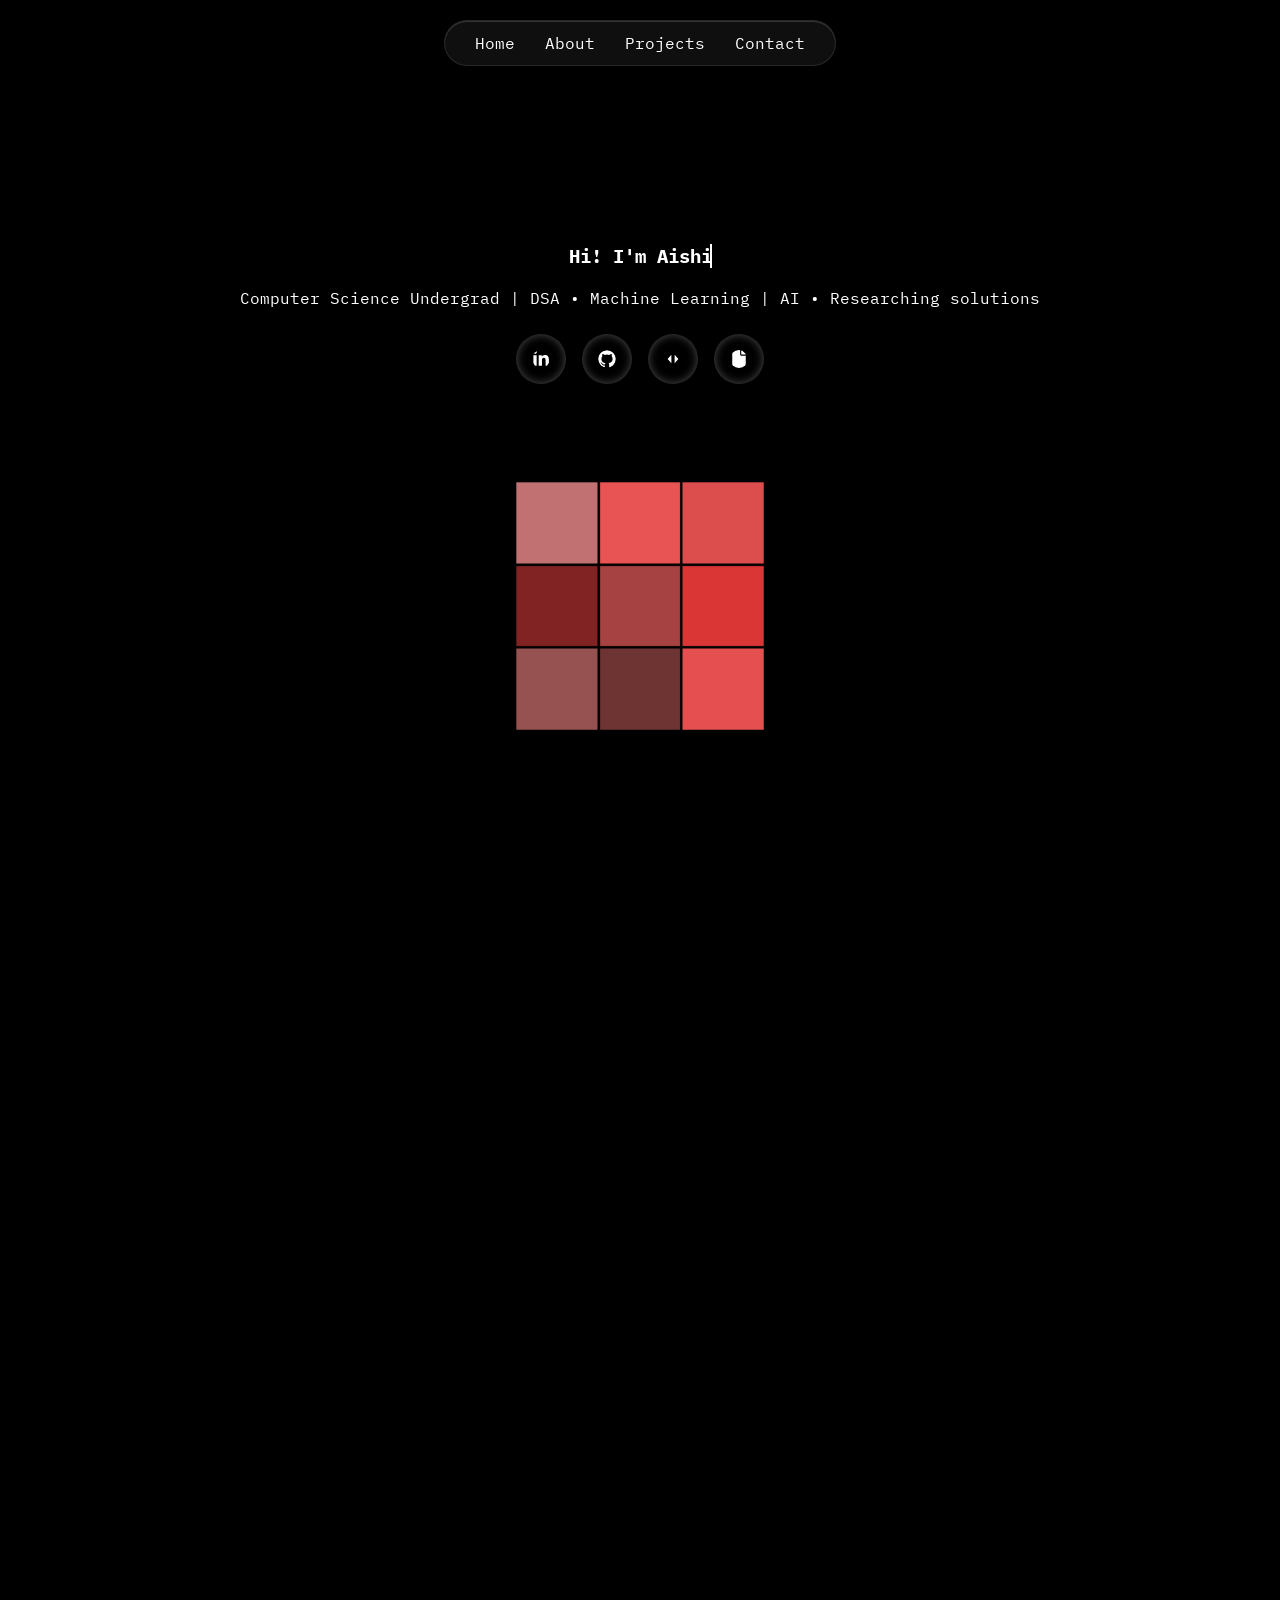
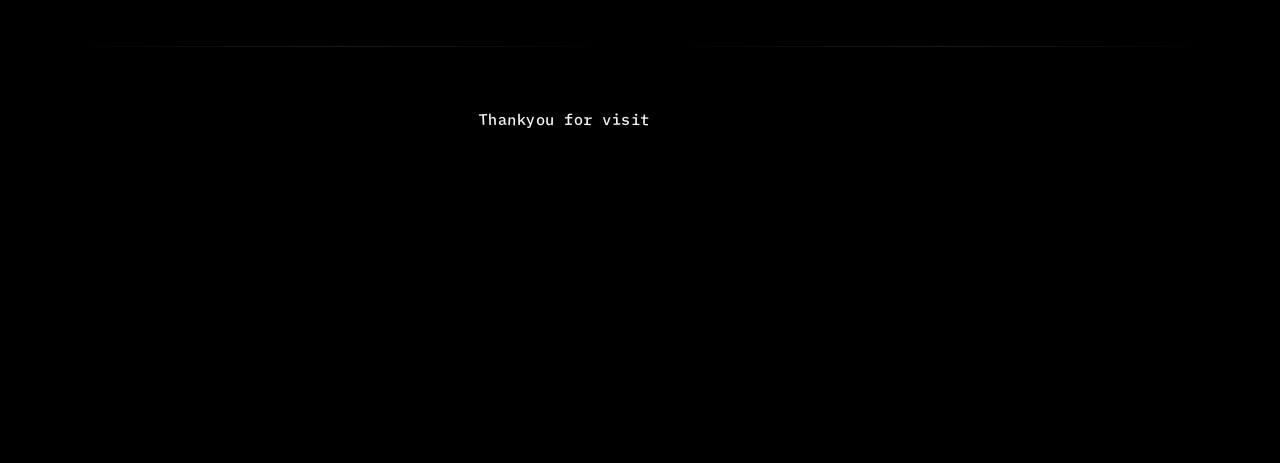
==== index.html @ 74c501e4 "Idontknowwhattonamethiscommit" ====
<!DOCTYPE html>
<html lang="en">

<head>
  <meta charset="UTF-8">
  <meta name="viewport" content="width=device-width, initial-scale=1.0">
  <title>Home</title>
  <link rel="preconnect" href="https://fonts.googleapis.com">
  <link rel="preconnect" href="https://fonts.gstatic.com" crossorigin>
  <link
    href="https://fonts.googleapis.com/css2?family=IBM+Plex+Mono:ital,wght@0,300;0,400;0,500;0,600;0,700;1,400&display=swap"
    rel="stylesheet">
  <link href="https://fonts.googleapis.com/css2?family=Dancing+Script:wght@400;500;600;700&display=swap"
    rel="stylesheet">
  <link rel="stylesheet" href="style.css">
  <link rel="stylesheet" href="styleindex.css">
  <link rel="stylesheet" href="styleicons.css">
  <link rel="preload" as="image" href="bg.jpg">
</head>
<script>
  document.querySelectorAll("a").forEach(link => {
    link.addEventListener("click", function (e) {
      if (this.hostname === window.location.hostname) {
        e.preventDefault();
        document.body.classList.add("fade-out");

        setTimeout(() => {
          window.location = this.href;
        }, 250);
      }
    });
  });
</script>
<nav>
  <a href="index.html" class="nav-link">Home</a><a href="about.html" class="nav-link">About</a><a href="projects.html"
    class="nav-link">Projects</a><a href="contact.html" class="nav-link">Contact</a>
</nav>

<body>


  <section class="landing-section">
    <section class="hero">
      <div class="typewriter-wrapper">
        <h1 class="typewriter">Hi! I'm Aishi</h1>
      </div>
      <p style="margin-top:20px;margin-bottom:10px">Computer Science Undergrad | DSA • Machine
        Learning | AI • Researching
        solutions</p>

      <div class="centrewrapicons">
        <div class="card">
          <ul class="social-list">

            <!-- LinkedIn -->
            <li class="iso-pro">
              <span></span><span></span><span></span>
              <a href="https://linkedin.com/in/aishi-tiwari-90a253345/" target="_blank">
                <svg class="svg" viewBox="0 0 448 512">
                  <path
                    d="M100.28 448H7.4V148.9h92.88zm-46.44-340C24.3 108 0 83.7 0 53.8A53.79 53.79 0 0 1 53.8 0c29.7 0 53.8 24.3 53.8 53.8 0 29.9-24.1 54.2-53.76 54.2zM447.9 448h-92.68V302.4c0-34.7-.7-79.2-48.3-79.2-48.3 0-55.7 37.7-55.7 76.6V448h-92.7V148.9h89v40.8h1.3c12.4-23.5 42.7-48.3 87.9-48.3 94 0 111.3 61.9 111.3 142.3V448z" />
                </svg>
              </a>
              <div class="text">LinkedIn</div>
            </li>

            <!-- GitHub -->
            <li class="iso-pro">
              <span></span><span></span><span></span>
              <a href="https://github.com/Aish11186" target="_blank">
                <svg class="svg" viewBox="0 0 496 512">
                  <path
                    d="M248 8C111 8 0 119 0 256c0 109.8 71.3 203 170.5 235.9 12.5 2.3 17-5.4 17-12v-42c-69.4 15-84-29.7-84-29.7-11.3-28.7-27.6-36.4-27.6-36.4-22.6-15.5 1.7-15.2 1.7-15.2 25 1.8 38.2 25.7 38.2 25.7 22.2 38 58.2 27 72.4 20.7 2.2-16.1 8.7-27 15.8-33.2-55.4-6.3-113.7-27.7-113.7-123.3 0-27.2 9.7-49.5 25.6-66.9-2.6-6.3-11.1-31.7 2.4-66.1 0 0 20.8-6.7 68.2 25.6a236.6 236.6 0 0 1 124 0c47.4-32.3 68.2-25.6 68.2-25.6 13.5 34.4 5 59.8 2.4 66.1 15.9 17.4 25.6 39.7 25.6 66.9 0 95.9-58.4 117-113.9 123.2 8.9 7.7 16.8 22.9 16.8 46.2v68.5c0 6.7 4.5 14.4 17.1 12C424.7 459 496 365.8 496 256 496 119 385 8 248 8z" />
                </svg>
              </a>
              <div class="text">GitHub</div>
            </li>

            <!-- LeetCode -->
            <li class="iso-pro">
              <span></span><span></span><span></span>
              <a href="https://leetcode.com/u/Aish1811/" target="_blank">
                <svg class="svg" viewBox="0 0 50 50">
                  <path d="M20.5 13.5L10 25l10.5 11.5M29.5 13.5L40 25 29.5 36.5" />
                </svg>
              </a>
              <div class="text">LeetCode</div>
            </li>

            <!-- Resume -->
            <li class="iso-pro">
              <span></span><span></span><span></span>
              <a href="https://docs.google.com/document/d/1LC6YdG85i8jWNA55De0WIBDQw75psxawSwsD971S67k/edit?usp=sharing"
                target="_blank">
                <svg class="svg" viewBox="0 0 384 512">
                  <path d="M224 136V0H24C10.7 0 0 10.7 0 24v464c0 
            13.3 10.7 24 24 24h336c13.3 0 24-10.7 
            24-24V160H248c-13.3 0-24-10.7-24-24zM384 
            121.9V128H256V0h6.1c6.4 0 12.5 2.5 
            17 7l97.9 97.9c4.5 4.5 7 10.6 7 
            17z" />
                </svg>
              </a>
              <div class="text">Resume</div>
            </li>

          </ul>
        </div>
      </div>

      </div>
    </section>

    <div class="my-loader" style="margin-top: 2px;">
      <div class="rubiks-cube">
        <div class="face front">
          <div style="background:  rgb(193, 113, 113);" class="cube"></div>
          <div style="background: rgb(232, 84, 84);" class="cube"></div>
          <div style="background: rgb(220, 77, 77);" class="cube"></div>
          <div style="background: rgb(130, 35, 35);" class="cube"></div>
          <div style="background: rgb(166, 66, 66);" class="cube"></div>
          <div style="background: rgb(219, 54, 54);" class="cube"></div>
          <div style="background: rgb(150, 81, 81);" class="cube"></div>
          <div style="background: rgb(110, 51, 51);" class="cube"></div>
          <div style="background: rgb(230, 79, 79);" class="cube"></div>
        </div>

        <div class="face back">
          <div style="background: rgb(17, 207, 207);" class="cube"></div>
          <div style="background: rgb(17, 17, 137);" class="cube"></div>
          <div style="background: rgba(12, 181, 197, 0.677);" class="cube"></div>
          <div style="background: rgb(72, 46, 112);" class="cube"></div>
          <div style="background: rgb(51, 1, 93);" class="cube"></div>
          <div style="background: rgb(61, 13, 140);" class="cube"></div>
          <div style="background: rgb(48, 34, 70);" class="cube"></div>
          <div style="background: rgb(30, 138, 206);" class="cube"></div>
          <div style="background: rgb(53, 2, 133);" class="cube"></div>
        </div>
        <div class="face left">
          <div style="background: rgb(17, 207, 207);" class="cube"></div>
          <div style="background: rgb(17, 17, 137);" class="cube"></div>
          <div style="background: rgba(12, 181, 197, 0.677);" class="cube"></div>
          <div style="background: rgb(72, 46, 112);" class="cube"></div>
          <div style="background: rgb(51, 1, 93);" class="cube"></div>
          <div style="background: rgb(61, 13, 140);" class="cube"></div>
          <div style="background: rgb(48, 34, 70);" class="cube"></div>
          <div style="background: rgb(30, 138, 206);" class="cube"></div>
          <div style="background: rgb(53, 2, 133);" class="cube"></div>
        </div>
        <div class="face right">
          <div style="background: #c5dfcc;" class="cube"></div>
          <div style="background: #a7cfb2;" class="cube"></div>
          <div style="background: #7ab78b;" class="cube"></div>
          <div style="background: #98c7a5;" class="cube"></div>
          <div style="background: #d4e7d9;" class="cube"></div>
          <div style="background: #f2f7f3;" class="cube"></div>
          <div style="background: #e3efe6;" class="cube"></div>
          <div style="background: #7ab78b;" class="cube"></div>
          <div style="background: rgb(133, 231, 146);" class="cube"></div>
        </div>
        <div class="face top">
          <div style="background:  #ffe37f;" class="cube"></div>
          <div style="background: #ffd13a;" class="cube"></div>
          <div style="background: #ffdd68;" class="cube"></div>
          <div style="background: #fff4c4;" class="cube"></div>
          <div style="background: #fffdf2;" class="cube"></div>
          <div style="background: #ffe996 ;" class="cube"></div>
          <div style="background:  #ffd751  ;" class="cube"></div>
          <div style="background: #ffdd68;" class="cube"></div>
          <div style="background: #fffdf2  ;" class="cube"></div>
        </div>
        <div class="face bottom">
          <div style="background: #ffc094;" class="cube"></div>
          <div style="background: #fff6f0;" class="cube"></div>
          <div style="background: #ffae75;" class="cube"></div>

          <div style="background: #ffede0;" class="cube"></div>
          <div style="background: #ffb785;" class="cube"></div>
          <div style="background: #ffd2b3;" class="cube"></div>

          <div style="background: #ffc9a3;" class="cube"></div>
          <div style="background: #ffe4d1;" class="cube"></div>
          <div style="background: #ffdbc2;" class="cube"></div>
        </div>
      </div>
    </div>
  </section>



  <section class="experience-section" id="experiences">
    <div class="experience-header">
      <h2 class="scramble-heading" data-text="In a Nutshell"></h2>
      <p class="scramble-caption" data-text="Here are some expereinces that shaped me...."></p>
    </div>
    <div class="experience-grid">
      <div class="experience-card">
        <div class="card-glow"></div>
        <div class="card-banner">
          <img src="iitd.png" alt="IIT Delhi">
        </div>
        <div class="card-header">
          <span class="card-role">IIT Delhi</span>
          <span class="card-company">Machine Learning Research Intern &middot; 2026&ndash;Present</span>
        </div>
        <div class="card-body">
          <p class="card-details"><em>Working on adaptive model routing for real-time vision pipelines.</em></p>
        </div>
      </div>
      <div class="experience-card">
        <div class="card-glow"></div>
        <div class="card-banner">
          <img src="nitiaayogimage.png" alt="NITI Aayog">
        </div>
        <div class="card-header">
          <span class="card-role">NITI Aayog</span>
          <span class="card-company">Science & Technology Intern &middot; 2025</span>
        </div>
        <div class="card-body">
          <p class="card-details"><em>Applied computer vision to satellite imagery for infrastructure mapping.</em></p>
        </div>
      </div>
      <div class="experience-card">
        <div class="card-glow"></div>
        <div class="card-banner">
          <img src="programmingscreen.png" alt="Programming Screen">
        </div>
        <div class="card-header">
          <span class="card-role">Hackthon & Competition Expereinces</span>
        </div>
        <div class="card-body">
          <p class="card-details"><em>3X Hackathon Winner & SIH Finalist</em></p>
          <p class="card-details"><em>Top 1500 Google Big Code 2025</em></p>
          <p class="card-details"><em>Top 8% Adobe University Hackathon</em></p>

        </div>
      </div>
    </div>

    <div class="experience-footer">
      <a href="about.html" class="experience-journey-link">My journey &rarr;</a>
    </div>
  </section>

  <div class="section-divider">
    <div class="divider-line"></div>
    <span class="divider-text"> </span>
    <div class="divider-line"></div>
  </div>

  <section class="nav-guide-section" id="nav-guide">
    <div class="nav-guide-container">
      <div class="nav-guide-text">
        <p class="nav-p">Thankyou for visiting this site :)</p>
        <p class="nav-p">theres a lot more to be explored.</p>
        <p class="nav-p">To read about some projects I have worked on: <a href="projects.html" class="nav-guide-link">Go to the projects page</a></p>
        <p class="nav-p">To know more about me and my experiences: <a href="about.html" class="nav-guide-link">Take a look at the about page</a></p>
        <p class="nav-p">To get in touch: <a href="contact.html" class="nav-guide-link">Visit the Contact Page</a></p>
      </div>
    </div>
  </section>

  <script src="script.js"></script>
</body>

</html>
---- style.css ----
@import url('https://fonts.googleapis.com/css2?family=IBM+Plex+Mono:ital,wght@0,300;0,400;0,500;0,600;0,700;1,400&display=swap');

* {
    margin: 0;
    padding: 0;
    box-sizing: border-box;
    font-family: 'IBM Plex Mono', monospace;
}

body {
    background: black;
    color:white;
    font-family: 'IBM Plex Mono', monospace;
}

body, h1, h2, h3, h4, h5, h6, nav, button, input, textarea, select, .btn, .card, label, a, footer, p, span, code, pre {
    font-family: 'IBM Plex Mono', monospace;
}

.my-loader {
  width: 200px;
  height: 200px;
  perspective: 500px;
  margin: 50px auto;
  opacity: 0;
  animation: cube-fade-in 0.8s cubic-bezier(0.4, 0, 0.2, 1) forwards;
}

@keyframes cube-fade-in {
  from {
    opacity: 0;
    transform: scale(0.6);
  }
  to {
    opacity: 1;
    transform: scale(1);
  }
}

.rubiks-cube {
  width: 100%;
  height: 100%;
  position: relative;
  transform-style: preserve-3d;
  transform: rotateX(0deg) rotateY(0deg);
  will-change: transform;
  animation: my-rotateCube 7s infinite linear;
}

.my-loader .face {
  position: absolute;
  display: flex;
  flex-wrap: wrap;
  width: 100%;
  height: 100%;
  backface-visibility: hidden;
  -webkit-backface-visibility: hidden;
}

.my-loader .face.front {
  transform: translateZ(100px);
}
.my-loader .face.back {
  transform: rotateY(180deg) translateZ(100px);
}
.my-loader .face.left {
  transform: rotateY(-90deg) translateZ(100px);
}
.my-loader .face.right {
  transform: rotateY(90deg) translateZ(100px);
}
.my-loader .face.top {
  transform: rotateX(90deg) translateZ(100px);
}
.my-loader .face.bottom {
  transform: rotateX(-90deg) translateZ(100px);
}

.my-loader .cube {
  width: calc(100% / 3);
  height: calc(100% / 3);
  box-sizing: border-box;
  border: 1px solid #000;
}

@keyframes my-rotateCube {
  0% {
    transform: rotateX(0deg) rotateY(0deg);
  }
  100% {
    transform: rotateX(360deg) rotateY(360deg);
  }
}

/* NAV */
nav {
    display: flex;
    justify-content: center;
    align-items: center;
    gap: 30px;
    padding: 12px 30px;
    position: fixed;
    top: 20px;
    left: 50%;
    transform: translateX(-50%);
    z-index: 1000;
    background: rgba(255, 255, 255, 0.06);
    backdrop-filter: blur(18px) saturate(160%);
    -webkit-backdrop-filter: blur(18px) saturate(160%);
    border-radius: 50px;
    border: 1px solid rgba(255, 255, 255, 0.1);
    box-shadow: 0 10px 30px rgba(0, 0, 0, 0.4), inset 0 1px 0 rgba(255, 255, 255, 0.15);
    transition: all 0.3s ease;
}

nav a {
    text-decoration: none;
    color: white;
    transition: opacity 0.3s ease;
}

nav a:hover {
    opacity: 0.8;
}

nav ul {
    display: flex;
    gap: 20px;
    list-style: none;
}

nav a {
    text-decoration: none;
    color: white;
}

/* HERO */
.hero {
    text-align: center;
    padding: 100px 20px;
}

.icons img {
    width: 28px;
    margin: 10px;
    transition: transform 0.3s;
}

.icons img:hover {
    transform: scale(1.2);
}

/* BUTTONS */
.btn {
    display: inline-block;
    padding: 12px 20px;
    margin: 10px;
    background: white;
    color: white;
    text-decoration: none;
    position: relative;
    overflow: hidden;
    transition: 0.3s;
}

.btn:hover {
    transform: translateY(-3px);
}

.btn.outline {
    background: transparent;
    border: 2px solid white;
    color: white;
}

.btn.small {
    padding: 8px 14px;
    font-size: 14px;
}

/* Ripple Effect */
.btn::after {
    content: "";
    position: absolute;
    background: white;
    width: 0;
    height: 0;
    border-radius: 50%;
    transform: scale(0);
    opacity: 0;
    transition: 0.5s;
}

.btn:active::after {
    width: 200px;
    height: 200px;
    opacity: 1;
    transform: scale(1);
    top: 50%;
    left: 50%;
    transform: translate(-50%, -50%) scale(1);
}

/* PROJECTS */
.projects {
    padding: 80px 10%;
}

.project-grid {
    display: grid;
    grid-template-columns: repeat(auto-fit, minmax(250px, 1fr));
    gap: 30px;
}



/* ABOUT */
.circle-img {
  width: 220px;
  height: 220px;
  border-radius: 50%;
  object-fit: cover; 
  display: block;
  margin: 0 auto;
  border: 3px solid rgba(192, 66, 255, 0.4);
}

.about-page {
  padding: 90px 20px 60px 20px;
  display: flex;
  flex-direction: column;
  justify-content: center;
  align-items: center;
  color: white;
  min-height: 100vh;
  box-sizing: border-box;
  width: 100%;
  max-width: 1000px;
  margin: 0 auto;
}

/* TOOLTIP STYLE */
.tooltip {
    position: absolute;
    bottom: -35px;
    left: 50%;
    transform: translateX(-50%) translateY(5px);
 
    color: white;
    padding: 5px 10px;
    font-size: 12px;
    border-radius: 6px;
    opacity: 0;
    pointer-events: none;
    transition: all 0.25s ease;
    white-space: nowrap;
}
.icon-wrapper {
    position: relative;
    display: inline-block;
}

/* SHOW ON HOVER */
.icon-wrapper:hover .tooltip {
    opacity: 1;
    transform: translateX(-50%) translateY(0);
}

.card-about {
  width: 100%;
  max-width: 900px;
  background: #15001f;
  border: 1px solid #c042ff;
  border-radius: 12px;
  font-size: 15px;
  font-family: 'IBM Plex Mono', monospace;
  overflow: hidden;
  box-shadow: 0 10px 30px rgba(0, 0, 0, 0.5), 0 0 20px rgba(192, 66, 255, 0.15);
  margin-top: 30px;
  text-align: left;
}

.cppcode {
  width: 100%;
  text-align: left;
}

.titlebar {
  font-family: 'IBM Plex Mono', monospace;
  font-size: 16px;
  background-color: #2e0043;
  width: 100%;
  display: flex;
  justify-content: flex-end;
  align-items: center;
  padding: 6px 12px;
  border-top-left-radius: 11px;
  border-top-right-radius: 11px;
  box-sizing: border-box;
}

.titlebar .buttons {
  display: flex;
  gap: 6px;
  align-items: center;
}

.titlebar button {
  width: 28px;
  height: 28px;
  margin: 0;
  border: 0;
  outline: 0;
  background: transparent;
  border-radius: 4px;
  display: inline-flex;
  align-items: center;
  justify-content: center;
  cursor: pointer;
  transition: 0.2s;
}

.titlebar button svg {
  width: 10px;
  height: 10px;
}

.titlebar button svg path, 
.titlebar button svg rect, 
.titlebar button svg polygon {
  fill: #ffffff;
}

.close:hover {
  background-color: #e81123;
}

.maximize:hover {
  background-color: #c042ff2e;
}

.minimize:hover {
  background-color: #c042ff2e;
}

#pre {
  overflow-x: auto;
  width: 100%;
  padding: 20px 24px;
  height: auto;
  color: #bafff8;
  white-space: pre-wrap;
  word-wrap: break-word;
  word-break: break-word;
  overflow-wrap: break-word;
  line-height: 1.6;
  box-sizing: border-box;
  text-align: left;
}

#pre code {
  display: block;
  text-align: left;
  white-space: pre-wrap;
  word-wrap: break-word;
  word-break: break-word;
  overflow-wrap: break-word;
  font-family: 'IBM Plex Mono', monospace;
}

.about-item {
  display: block;
  margin: 7px 0 7px 16px;
  padding-left: 20px;
  text-indent: -20px;
  line-height: 1.55;
  color: #bafff8;
  text-align: left;
}

@media (max-width: 768px) {
  nav {
    gap: 15px;
    padding: 10px 18px;
    font-size: 14px;
    top: 15px;
    width: auto;
    max-width: calc(100% - 30px);
  }

  .about-page {
    padding: 80px 15px 40px 15px;
  }

  .circle-img {
    width: 160px;
    height: 160px;
  }

  .card-about {
    font-size: 13px;
    margin-top: 20px;
  }

  #pre {
    padding: 14px 16px;
    font-size: 12.5px;
    line-height: 1.55;
  }

  .about-item {
    margin: 6px 0 6px 10px;
    padding-left: 16px;
    text-indent: -16px;
    line-height: 1.48;
  }
}

@media (max-width: 480px) {
  nav {
    gap: 10px;
    padding: 8px 12px;
    font-size: 12px;
    top: 10px;
  }

  .about-page {
    padding: 70px 10px 30px 10px;
  }

  .circle-img {
    width: 130px;
    height: 130px;
  }

  .card-about {
    font-size: 11.5px;
    border-radius: 8px;
  }

  #pre {
    padding: 12px 10px;
    font-size: 11px;
    line-height: 1.45;
  }

  .about-item {
    margin: 5px 0 5px 8px;
    padding-left: 14px;
    text-indent: -14px;
    line-height: 1.42;
  }

  .titlebar {
    padding: 4px 8px;
  }

  .titlebar button {
    width: 24px;
    height: 24px;
  }
}

.curlies {
  color: #ff0000;
}

.sc {
  color: #e600ff;
}

.rounds {
  color: #ffffff;
}

.operator {
  color: #ffff00;
}

.s1 {
  color: #22ff00;
}

.s2 {
  color: #4281ff;
}

.s3 {
  color: #ff4284;
}

.s4 {
  color: #ffae00;
}

.s5 {
  color: #ffffff;
}

.s6 {
  color: #ffff00;
}
---- styleindex.css ----
/* Body Background Transition */
body {
  background-color: #000000;
  transition: background-color 0.8s cubic-bezier(0.25, 1, 0.5, 1);
}

body.scrolled-state {
  background-color: #121214; /* Sleek dark grey */
}

/* Original Typewriter Styles */
.typewriter-wrapper {
  display: flex;
  justify-content: center;
}

.typewriter {
  overflow: hidden;
  border-right: 2px solid white;
  white-space: nowrap;
  width: 0;
  display: inline-block;

  animation: typing 2s steps(13, end) forwards,
             blink 0.8s infinite;
}

@keyframes typing {
  from { width: 0; }
  to { width: 13ch; }
}

@keyframes blink {
  40% { border-color: transparent; }
}

/* Landing Frame */
.landing-section {
  min-height: 100vh;
  display: flex;
  flex-direction: column;
  justify-content: center;
  align-items: center;
  width: 100%;
  box-sizing: border-box;
  position: relative;
}

/* Section Divider Styles */
.section-divider {
  display: flex;
  align-items: center;
  justify-content: center;
  width: 100%;
  max-width: 1200px;
  margin: 0 auto;
  gap: 20px;
  color: rgba(255, 255, 255, 0.25);
  font-size: 0.85rem;
  font-family: 'IBM Plex Mono', monospace;
  letter-spacing: 2px;
  padding: 20px 20px; /* Reduced vertical padding */
  box-sizing: border-box;
}

.divider-line {
  flex: 1;
  height: 1px;
  background: linear-gradient(90deg, transparent, rgba(255, 255, 255, 0.1) 50%, transparent);
}

/* Experience Frame - Auto height to prevent big empty gaps */
.experience-section {
  width: 100%;
  display: flex;
  flex-direction: column;
  justify-content: center;
  align-items: center;
  padding: 80px 20px 40px 20px; /* Adjusted padding */
  box-sizing: border-box;
  overflow: hidden;
}

.experience-header {
  text-align: center;
  margin-bottom: 50px;
  width: 100%;
  max-width: 1000px;
}

.scramble-heading {
  font-size: 2.2rem;
  font-weight: 700;
  color: #ffffff;
  letter-spacing: 2px;
  text-transform: uppercase;
  margin-bottom: 12px;
  font-family: 'IBM Plex Mono', monospace;
  min-height: 2.5rem;
  text-shadow: 0 0 10px rgba(255, 255, 255, 0.1);
  white-space: pre-wrap;
}

.scramble-caption {
  font-size: 1rem;
  color: #a1a1aa;
  font-family: 'IBM Plex Mono', monospace;
  min-height: 1.5rem;
  letter-spacing: 0.5px;
  opacity: 0;
  transition: opacity 0.8s ease;
  white-space: pre-wrap;
}

.scramble-caption.visible {
  opacity: 1;
}

/* Grayscale Cipher Text */
.scramble-char {
  color: #888888;
  font-family: 'IBM Plex Mono', monospace;
}

/* Experiences Grid & Card refinements (Bigger layout, border-only hover) */
.experience-grid {
  display: grid;
  grid-template-columns: repeat(auto-fit, minmax(360px, 1fr)); /* Increased minmax column width */
  gap: 40px;
  width: 100%;
  max-width: 1300px; /* Wider container for bigger boxes */
  padding: 0 20px;
  box-sizing: border-box;
  opacity: 0;
  transform: translateY(30px);
  transition: opacity 0.8s ease, transform 0.8s cubic-bezier(0.2, 0.8, 0.2, 1);
}

.experience-grid.visible {
  opacity: 1;
  transform: translateY(0);
}

.experience-card {
  position: relative;
  background: rgba(18, 18, 22, 0.65);
  border: none; /* Set to none for plain 2D boxes */
  border-radius: 12px;
  padding: 45px 36px; /* Increased padding to take more space */
  box-sizing: border-box;
  overflow: hidden;
  backdrop-filter: blur(12px);
  -webkit-backdrop-filter: blur(12px);
  cursor: pointer;
}

.experience-card:hover {
  /* No outline border highlights on hover */
}

/* Grayscale Card Glow circle */
.card-glow {
  position: absolute;
  top: 0;
  left: 0;
  width: 100%;
  height: 100%;
  background: radial-gradient(circle at var(--x, 50%) var(--y, 50%), rgba(255, 255, 255, 0.06) 0%, transparent 60%);
  pointer-events: none;
  opacity: 0;
  transition: opacity 0.3s ease;
}

.experience-card:hover .card-glow {
  opacity: 1;
}

.card-banner {
  width: 100%;
  height: 60px; /* Increased banner strip height by another 15px to 60px */
  overflow: hidden;
  margin-bottom: 24px;
  border-radius: 4px;
}

.card-banner img {
  width: 100%;
  height: 100%;
  object-fit: cover;
  /* Removed grayscale filter so images appear in color */
}

.card-header {
  display: flex;
  flex-direction: column;
  gap: 8px;
  margin-bottom: 24px;
  border-bottom: 1px solid rgba(255, 255, 255, 0.08);
  padding-bottom: 18px;
}

.card-role {
  font-size: 1.25rem; /* Slightly larger typography */
  font-weight: 600;
  color: #ffffff;
  font-family: 'IBM Plex Mono', monospace;
}

.card-company {
  font-size: 0.98rem; /* Slightly larger typography */
  color: #a1a1aa; /* Changed from purple to grayscale light grey */
  font-weight: 500;
  font-family: 'IBM Plex Mono', monospace;
}

.card-body {
  display: flex;
  flex-direction: column;
  gap: 14px;
}

.card-details {
  font-size: 0.95rem; /* Larger font size to occupy more space */
  color: #d4d4d8;
  line-height: 1.65;
  margin: 0;
  font-family: 'IBM Plex Mono', monospace;
}

/* Experience Journey Link */
.experience-footer {
  margin-top: 40px;
  text-align: center;
  opacity: 0;
  transform: translateY(15px);
  transition: opacity 0.8s ease, transform 0.8s cubic-bezier(0.2, 0.8, 0.2, 1);
  transition-delay: 0.2s; /* delays slightly after grid starts fading in */
}

.experience-grid.visible + .experience-footer {
  opacity: 1;
  transform: translateY(0);
}

.experience-journey-link {
  font-family: 'IBM Plex Mono', monospace;
  font-size: 1rem;
  color: #ffffff; /* White text by default */
  text-decoration: none;
  border-bottom: 1.5px dashed rgba(255, 255, 255, 0.35);
  padding-bottom: 4px;
  transition: all 0.3s ease;
  display: inline-block;
}

.experience-journey-link:hover {
  color: #ffffff;
  border-bottom-color: rgba(255, 255, 255, 0.85);
}

/* Responsiveness */
@media (max-width: 768px) {
  .scramble-heading {
    font-size: 1.8rem;
    min-height: 2.2rem;
  }
  .scramble-caption {
    font-size: 0.9rem;
  }
  .experience-section {
    padding: 100px 15px 40px 15px;
  }
  .experience-grid {
    grid-template-columns: 1fr;
    gap: 20px;
  }
  .experience-card {
    padding: 24px 20px;
  }
  .card-role {
    font-size: 1.05rem;
  }
  .nav-guide-text {
    font-size: 0.8rem; /* Even smaller mobile size */
    line-height: 1.5;
  }
  .nav-guide-section {
    padding: 80px 20px;
  }
}

/* Nav Guide Section Styling */
.nav-guide-section {
  min-height: auto; /* Prevent 100vh layout */
  width: 100%;
  display: flex;
  flex-direction: column;
  justify-content: center;
  align-items: center;
  padding: 40px 20px 100px 20px; /* Adjusted padding to sit closely under divider */
  box-sizing: border-box;
  overflow: hidden;
}

.nav-guide-container {
  width: 100%;
  max-width: 900px; /* Generous horizontal layout */
  display: flex;
  flex-direction: column;
  align-items: center; /* Changed from flex-start to center to fix alignment */
  justify-content: center;
  box-sizing: border-box;
}

.nav-guide-text {
  font-family: 'Dancing Script', cursive;
  font-size: 0.95rem; /* Even smaller font size */
  line-height: 1.6;
  color: #f4f4f5;
  font-weight: 500;
  text-align: center; /* Changed from left to center to make layout look cohesive */
  letter-spacing: 0.5px;
}

.nav-p {
  margin: 0 0 6px 0; /* Reduced from 16px to 6px to sit tightly together */
}

.nav-p:last-child {
  margin-bottom: 0;
}

/* Handwritten White Links only (No purple overlay) */
.nav-guide-link {
  font-family: 'Dancing Script', cursive;
  color: #ffffff; /* Pure white text only */
  text-decoration: none;
  border-bottom: 2px dashed transparent; /* Transparent border initially to hide underline */
  transition: border-color 0.8s ease, text-shadow 0.3s ease;
  display: inline-block;
}

.nav-guide-link.active-link {
  border-bottom-color: rgba(255, 255, 255, 0.45); /* Underline fades in with text */
}

.nav-guide-link:hover {
  color: #ffffff;
  border-bottom-style: solid;
  border-bottom-color: rgba(255, 255, 255, 0.95);
  text-shadow: 0 0 8px rgba(255, 255, 255, 0.3);
}

/* Organic Ink Handwriting Animation - Fades vertically without slide-up or blur */
.handwritten-char {
  display: inline-block;
  opacity: 0;
  transform: rotate(4deg);
}

.handwritten-char.written {
  animation: organicWrite 0.35s ease forwards;
}

@keyframes organicWrite {
  0% {
    opacity: 0;
    transform: rotate(4deg);
  }
  100% {
    opacity: 1;
    transform: rotate(var(--rot, 0deg));
  }
}
---- styleicons.css ----
.centrewrapicons{
  display: flex;
  justify-content: center;  
  align-items: center;   
     
   
}
.card {
  max-width: fit-content;
  border-radius: 10px;
  display: flex;
  flex-direction: column;
  align-content: center;
  justify-content: center;
  gap: 1rem;
  
  
  transition: 0.5s;
}

.card:hover {
  animation: ease-out 5s;
  
}

.card ul {
  padding: 1rem;
  display: flex;
  list-style: none;
  gap: 1rem;
  align-items: center;
  justify-content: center;
  align-content: center;
}

.card ul li {
  cursor: pointer;
}

.svg {
  transition: all 0.3s;
  padding: 1rem;
  height: 50px;
  width: 50px;
  border-radius: 100%;
  color: white;
  fill: currentColor;
  box-shadow: inset 0 0 10px rgba(255, 255, 255, 0.3),
    inset 0 5px 5px rgba(0, 0, 0, 0.164);
}

.text {
  opacity: 0;
  border-radius: 5px;
  padding: 5px;
  transition: all 0.3s;
  color: white;
  position: absolute;
}

.iso-pro {
  transition: 0.5s;
}
.iso-pro:hover a > .svg {
  transform: translate(15px, -15px);
  border-radius: 100%;
}

.iso-pro:hover .text {
  opacity: 1;
  transform: translate(25px, -2px) skew(-5deg);
}

.iso-pro:hover .svg {
  transform: translate(5px, -5px);
}

.iso-pro span {
  opacity: 0;
  position: absolute;
  
  box-shadow: inset 0 0 20px rgba(255, 255, 255, 0.3),
    inset 0 0 5px rgba(255, 255, 255, 0.5), 0 5px 5px rgba(0, 0, 0, 0.164);
  border-radius: 50%;
  transition: all 0.3s;
  height: 50px;
  width: 50px;
}

.iso-pro:hover span {
  opacity: 1;
}

.iso-pro:hover span:nth-child(1) {
  opacity: 0.2;
}

.iso-pro:hover span:nth-child(2) {
  opacity: 0.4;
  transform: translate(5px, -5px);
}

.iso-pro:hover span:nth-child(3) {
  opacity: 0.6;
  transform: translate(10px, -10px);
}
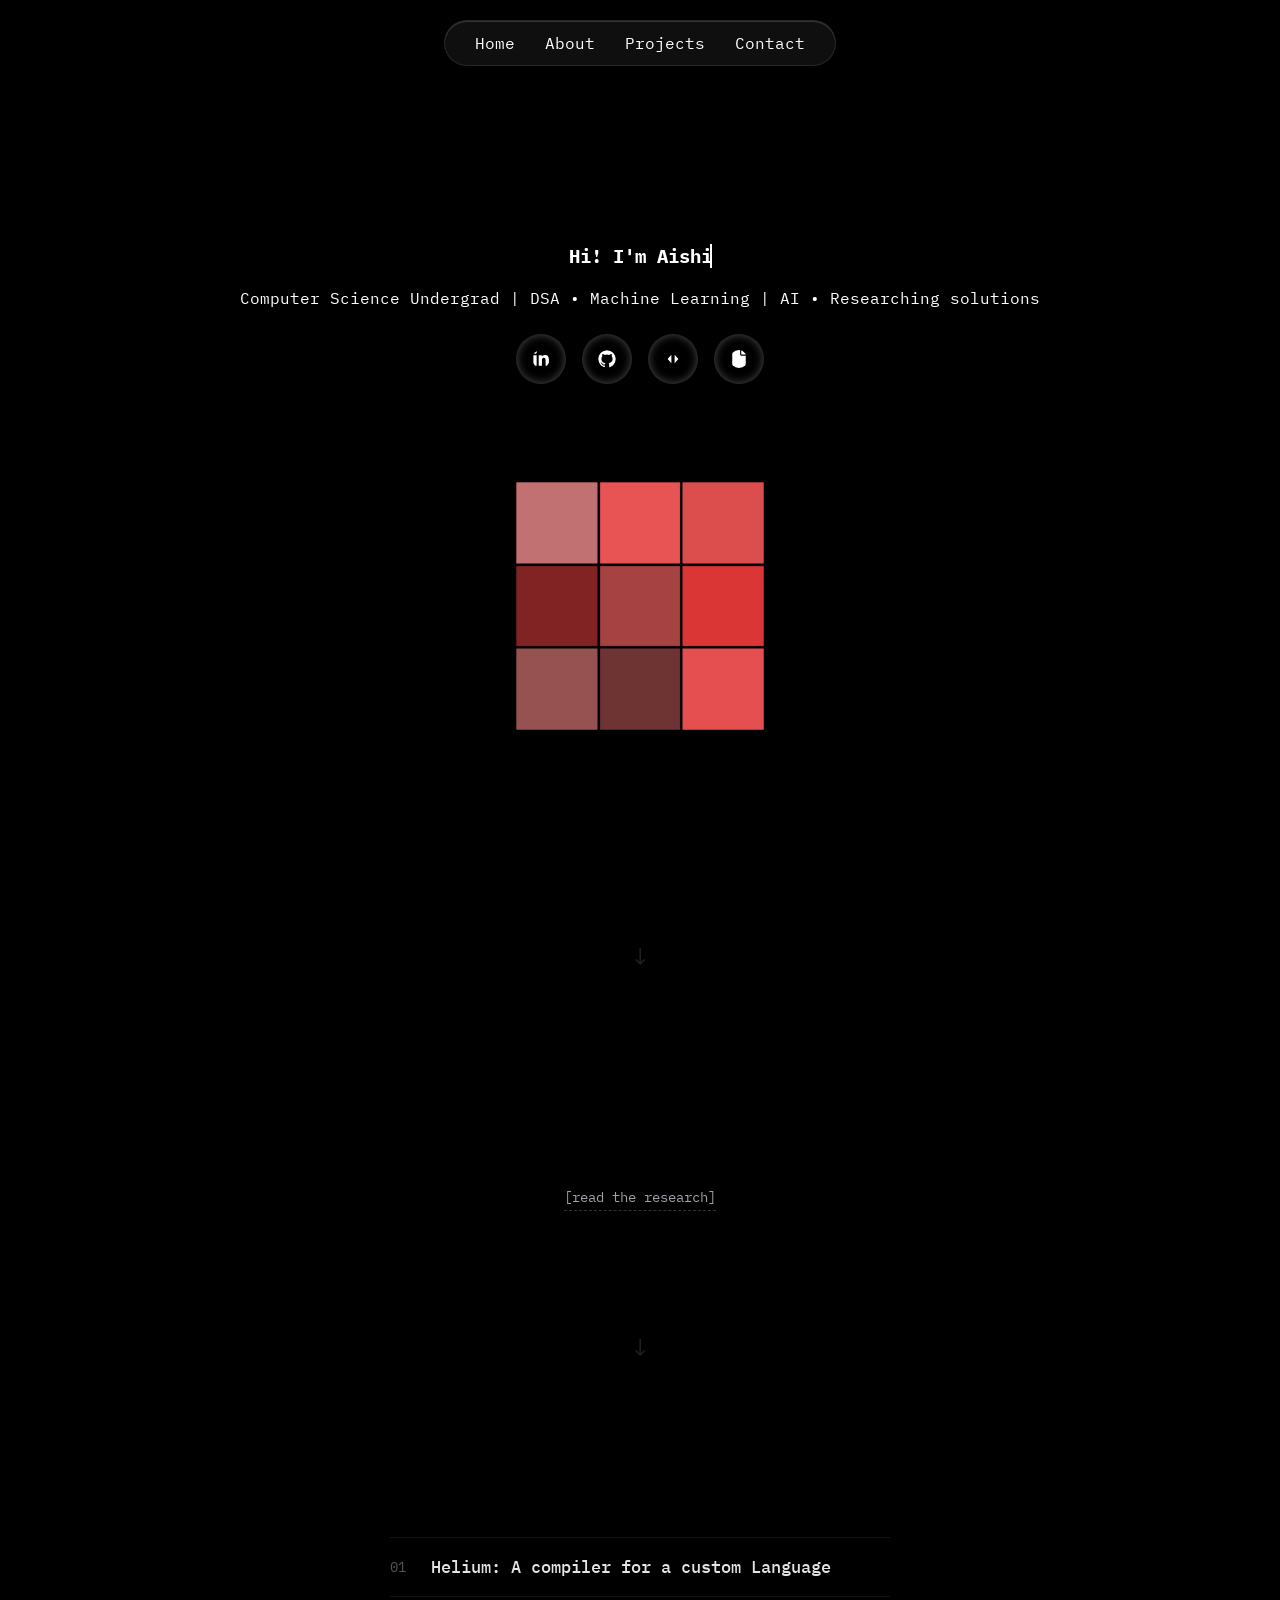
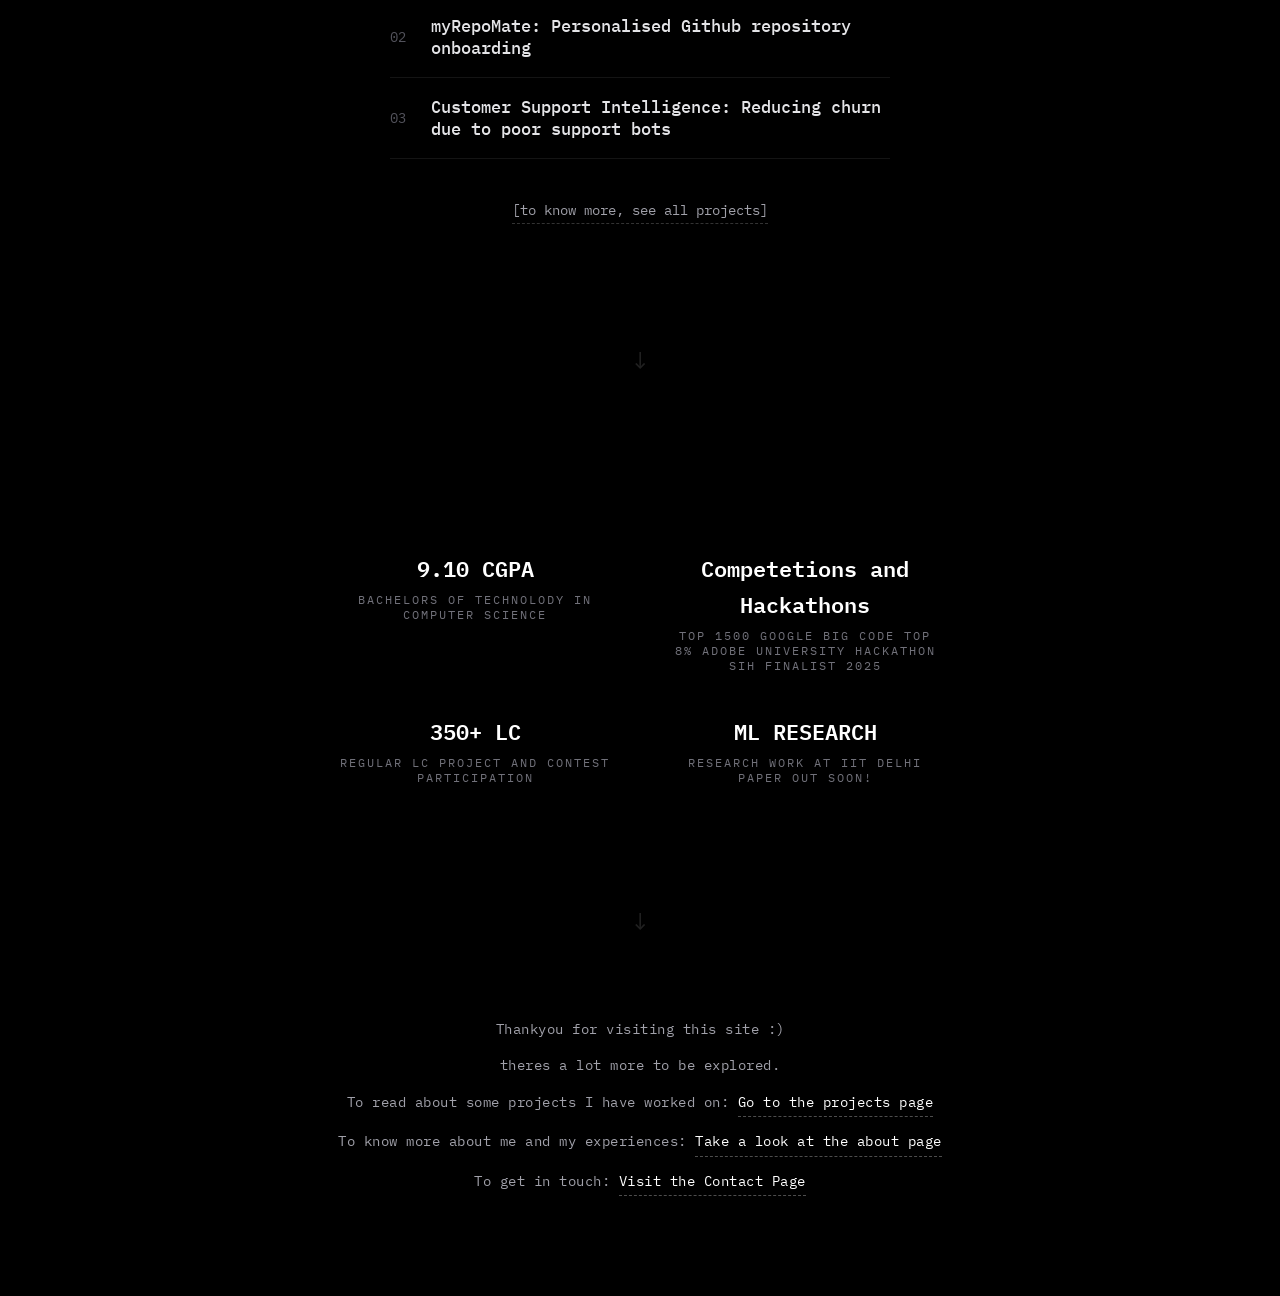
==== commit ccbda5c2: "newlandingpage" ====
--- a/index.html
+++ b/index.html
@@ -186,75 +186,77 @@
     </div>
   </section>
 
-
-
-  <section class="experience-section" id="experiences">
-    <div class="experience-header">
-      <h2 class="scramble-heading" data-text="In a Nutshell"></h2>
-      <p class="scramble-caption" data-text="Here are some expereinces that shaped me...."></p>
-    </div>
-    <div class="experience-grid">
-      <div class="experience-card">
-        <div class="card-glow"></div>
-        <div class="card-banner">
-          <img src="iitd.png" alt="IIT Delhi">
-        </div>
-        <div class="card-header">
-          <span class="card-role">IIT Delhi</span>
-          <span class="card-company">Machine Learning Research Intern &middot; 2026&ndash;Present</span>
-        </div>
-        <div class="card-body">
-          <p class="card-details"><em>Working on adaptive model routing for real-time vision pipelines.</em></p>
-        </div>
-      </div>
-      <div class="experience-card">
-        <div class="card-glow"></div>
-        <div class="card-banner">
-          <img src="nitiaayogimage.png" alt="NITI Aayog">
-        </div>
-        <div class="card-header">
-          <span class="card-role">NITI Aayog</span>
-          <span class="card-company">Science & Technology Intern &middot; 2025</span>
-        </div>
-        <div class="card-body">
-          <p class="card-details"><em>Applied computer vision to satellite imagery for infrastructure mapping.</em></p>
-        </div>
-      </div>
-      <div class="experience-card">
-        <div class="card-glow"></div>
-        <div class="card-banner">
-          <img src="programmingscreen.png" alt="Programming Screen">
-        </div>
-        <div class="card-header">
-          <span class="card-role">Hackthon & Competition Expereinces</span>
-        </div>
-        <div class="card-body">
-          <p class="card-details"><em>3X Hackathon Winner & SIH Finalist</em></p>
-          <p class="card-details"><em>Top 1500 Google Big Code 2025</em></p>
-          <p class="card-details"><em>Top 8% Adobe University Hackathon</em></p>
-
-        </div>
-      </div>
-    </div>
-
-    <div class="experience-footer">
-      <a href="about.html" class="experience-journey-link">My journey &rarr;</a>
-    </div>
-  </section>
-
-  <div class="section-divider">
-    <div class="divider-line"></div>
-    <span class="divider-text"> </span>
-    <div class="divider-line"></div>
-  </div>
+  <div class="scroll-arrow-divider">&darr;</div>
+
+  <section class="minimal-section" id="right-now">
+    <h3 class="section-label scramble-label" data-text="RIGHT NOW, I'M..."></h3>
+    <div class="section-hero-text scramble-text" data-text="  researching adaptive models
+      routing for computer vision at IIT Delhi with Larsen & Toubro">
+      researching adaptive models
+      routing for computer vision at IIT Delhi with Larsen & Toubro</div>
+    <div class="section-action">
+      <a href="about.html" class="minimal-btn">[read the research]</a>
+    </div>
+  </section>
+
+  <div class="scroll-arrow-divider">&darr;</div>
+
+  <section class="minimal-section" id="things-worked-on">
+    <h3 class="section-label scramble-label" data-text="SOME OF MY PROJECTS"></h3>
+    <div class="project-list">
+      <div class="project-item">
+        <span class="project-num">01</span>
+        <span class="project-name">Helium: A compiler for a custom Language</span>
+      </div>
+      <div class="project-item">
+        <span class="project-num">02</span>
+        <span class="project-name">myRepoMate: Personalised Github repository onboarding</span>
+      </div>
+      <div class="project-item">
+        <span class="project-num">03</span>
+        <span class="project-name">Customer Support Intelligence: Reducing churn due to poor support bots</span>
+      </div>
+    </div>
+    <div class="section-action">
+      <a href="projects.html" class="minimal-btn">[to know more, see all projects]</a>
+    </div>
+  </section>
+
+  <div class="scroll-arrow-divider">&darr;</div>
+
+  <section class="minimal-section" id="proud-moments">
+    <h3 class="section-label scramble-label" data-text="A FEW THINGS I'M PROUD OF"></h3>
+    <div class="stats-grid">
+      <div class="stat-card">
+        <span class="stat-value">9.10 CGPA</span>
+        <span class="stat-label">Bachelors of Technolody in Computer Science</span>
+      </div>
+      <div class="stat-card">
+        <span class="stat-value">Competetions and Hackathons</span>
+        <span class="stat-label">Top 1500 Google Big Code Top 8% Adobe University Hackathon SIH finalist 2025</span>
+      </div>
+      <div class="stat-card">
+        <span class="stat-value">350+ LC</span>
+        <span class="stat-label">REGULAR LC PROJECT and contest participation</span>
+      </div>
+      <div class="stat-card">
+        <span class="stat-value">ML RESEARCH</span>
+        <span class="stat-label">RESEARCH WORK AT IIT DELHI PAPER OUT SOON!</span>
+      </div>
+    </div>
+  </section>
+
+  <div class="scroll-arrow-divider">&darr;</div>
 
   <section class="nav-guide-section" id="nav-guide">
     <div class="nav-guide-container">
       <div class="nav-guide-text">
         <p class="nav-p">Thankyou for visiting this site :)</p>
         <p class="nav-p">theres a lot more to be explored.</p>
-        <p class="nav-p">To read about some projects I have worked on: <a href="projects.html" class="nav-guide-link">Go to the projects page</a></p>
-        <p class="nav-p">To know more about me and my experiences: <a href="about.html" class="nav-guide-link">Take a look at the about page</a></p>
+        <p class="nav-p">To read about some projects I have worked on: <a href="projects.html" class="nav-guide-link">Go
+            to the projects page</a></p>
+        <p class="nav-p">To know more about me and my experiences: <a href="about.html" class="nav-guide-link">Take a
+            look at the about page</a></p>
         <p class="nav-p">To get in touch: <a href="contact.html" class="nav-guide-link">Visit the Contact Page</a></p>
       </div>
     </div>
--- a/styleindex.css
+++ b/styleindex.css
@@ -5,7 +5,8 @@
 }
 
 body.scrolled-state {
-  background-color: #121214; /* Sleek dark grey */
+  background-color: #121214;
+  /* Sleek dark grey */
 }
 
 /* Original Typewriter Styles */
@@ -22,16 +23,23 @@
   display: inline-block;
 
   animation: typing 2s steps(13, end) forwards,
-             blink 0.8s infinite;
+    blink 0.8s infinite;
 }
 
 @keyframes typing {
-  from { width: 0; }
-  to { width: 13ch; }
+  from {
+    width: 0;
+  }
+
+  to {
+    width: 13ch;
+  }
 }
 
 @keyframes blink {
-  40% { border-color: transparent; }
+  40% {
+    border-color: transparent;
+  }
 }
 
 /* Landing Frame */
@@ -46,302 +54,211 @@
   position: relative;
 }
 
-/* Section Divider Styles */
-.section-divider {
-  display: flex;
-  align-items: center;
-  justify-content: center;
-  width: 100%;
-  max-width: 1200px;
+/* Connectors and Sections */
+.scroll-arrow-divider {
+  display: flex;
+  justify-content: center;
+  align-items: center;
+  color: rgba(255, 255, 255, 0.25);
+  font-family: 'IBM Plex Mono', monospace;
+  font-size: 1.5rem;
+  margin: 40px 0;
+  user-select: none;
+  opacity: 0.5;
+  text-align: center;
+}
+
+.minimal-section {
+  width: 100%;
+  max-width: 900px;
   margin: 0 auto;
-  gap: 20px;
-  color: rgba(255, 255, 255, 0.25);
-  font-size: 0.85rem;
-  font-family: 'IBM Plex Mono', monospace;
-  letter-spacing: 2px;
-  padding: 20px 20px; /* Reduced vertical padding */
+  padding: 80px 20px;
   box-sizing: border-box;
-}
-
-.divider-line {
-  flex: 1;
-  height: 1px;
-  background: linear-gradient(90deg, transparent, rgba(255, 255, 255, 0.1) 50%, transparent);
-}
-
-/* Experience Frame - Auto height to prevent big empty gaps */
-.experience-section {
-  width: 100%;
-  display: flex;
-  flex-direction: column;
-  justify-content: center;
-  align-items: center;
-  padding: 80px 20px 40px 20px; /* Adjusted padding */
-  box-sizing: border-box;
-  overflow: hidden;
-}
-
-.experience-header {
-  text-align: center;
-  margin-bottom: 50px;
-  width: 100%;
-  max-width: 1000px;
-}
-
-.scramble-heading {
-  font-size: 2.2rem;
-  font-weight: 700;
-  color: #ffffff;
-  letter-spacing: 2px;
-  text-transform: uppercase;
-  margin-bottom: 12px;
-  font-family: 'IBM Plex Mono', monospace;
-  min-height: 2.5rem;
-  text-shadow: 0 0 10px rgba(255, 255, 255, 0.1);
-  white-space: pre-wrap;
-}
-
-.scramble-caption {
-  font-size: 1rem;
-  color: #a1a1aa;
-  font-family: 'IBM Plex Mono', monospace;
-  min-height: 1.5rem;
-  letter-spacing: 0.5px;
+  display: flex;
+  flex-direction: column;
+  align-items: center;
+  justify-content: center;
   opacity: 0;
-  transition: opacity 0.8s ease;
-  white-space: pre-wrap;
-}
-
-.scramble-caption.visible {
-  opacity: 1;
-}
-
-/* Grayscale Cipher Text */
-.scramble-char {
-  color: #888888;
-  font-family: 'IBM Plex Mono', monospace;
-}
-
-/* Experiences Grid & Card refinements (Bigger layout, border-only hover) */
-.experience-grid {
-  display: grid;
-  grid-template-columns: repeat(auto-fit, minmax(360px, 1fr)); /* Increased minmax column width */
-  gap: 40px;
-  width: 100%;
-  max-width: 1300px; /* Wider container for bigger boxes */
-  padding: 0 20px;
-  box-sizing: border-box;
-  opacity: 0;
-  transform: translateY(30px);
+  transform: translateY(20px);
   transition: opacity 0.8s ease, transform 0.8s cubic-bezier(0.2, 0.8, 0.2, 1);
 }
 
-.experience-grid.visible {
+.minimal-section.visible {
   opacity: 1;
   transform: translateY(0);
 }
 
-.experience-card {
-  position: relative;
-  background: rgba(18, 18, 22, 0.65);
-  border: none; /* Set to none for plain 2D boxes */
-  border-radius: 12px;
-  padding: 45px 36px; /* Increased padding to take more space */
-  box-sizing: border-box;
-  overflow: hidden;
-  backdrop-filter: blur(12px);
-  -webkit-backdrop-filter: blur(12px);
-  cursor: pointer;
-}
-
-.experience-card:hover {
-  /* No outline border highlights on hover */
-}
-
-/* Grayscale Card Glow circle */
-.card-glow {
-  position: absolute;
-  top: 0;
-  left: 0;
-  width: 100%;
-  height: 100%;
-  background: radial-gradient(circle at var(--x, 50%) var(--y, 50%), rgba(255, 255, 255, 0.06) 0%, transparent 60%);
-  pointer-events: none;
-  opacity: 0;
-  transition: opacity 0.3s ease;
-}
-
-.experience-card:hover .card-glow {
-  opacity: 1;
-}
-
-.card-banner {
-  width: 100%;
-  height: 60px; /* Increased banner strip height by another 15px to 60px */
-  overflow: hidden;
-  margin-bottom: 24px;
-  border-radius: 4px;
-}
-
-.card-banner img {
-  width: 100%;
-  height: 100%;
-  object-fit: cover;
-  /* Removed grayscale filter so images appear in color */
-}
-
-.card-header {
-  display: flex;
-  flex-direction: column;
-  gap: 8px;
-  margin-bottom: 24px;
-  border-bottom: 1px solid rgba(255, 255, 255, 0.08);
-  padding-bottom: 18px;
-}
-
-.card-role {
-  font-size: 1.25rem; /* Slightly larger typography */
-  font-weight: 600;
-  color: #ffffff;
-  font-family: 'IBM Plex Mono', monospace;
-}
-
-.card-company {
-  font-size: 0.98rem; /* Slightly larger typography */
-  color: #a1a1aa; /* Changed from purple to grayscale light grey */
-  font-weight: 500;
-  font-family: 'IBM Plex Mono', monospace;
-}
-
-.card-body {
-  display: flex;
-  flex-direction: column;
-  gap: 14px;
-}
-
-.card-details {
-  font-size: 0.95rem; /* Larger font size to occupy more space */
-  color: #d4d4d8;
-  line-height: 1.65;
-  margin: 0;
-  font-family: 'IBM Plex Mono', monospace;
-}
-
-/* Experience Journey Link */
-.experience-footer {
-  margin-top: 40px;
-  text-align: center;
-  opacity: 0;
-  transform: translateY(15px);
-  transition: opacity 0.8s ease, transform 0.8s cubic-bezier(0.2, 0.8, 0.2, 1);
-  transition-delay: 0.2s; /* delays slightly after grid starts fading in */
-}
-
-.experience-grid.visible + .experience-footer {
-  opacity: 1;
-  transform: translateY(0);
-}
-
-.experience-journey-link {
-  font-family: 'IBM Plex Mono', monospace;
-  font-size: 1rem;
-  color: #ffffff; /* White text by default */
+/* Headers / Labels */
+.section-label {
+  font-family: 'IBM Plex Mono', monospace;
+  font-size: 0.85rem;
+  letter-spacing: 3px;
+  color: #71717a;
+  text-transform: uppercase;
+  margin-bottom: 30px;
+  text-align: center;
+  min-height: 1.5rem;
+  white-space: pre-wrap;
+}
+
+.scramble-char {
+  color: #52525b;
+  font-family: 'IBM Plex Mono', monospace;
+}
+
+/* Section A: RIGHT NOW, I'M... */
+.section-hero-text {
+  font-family: 'IBM Plex Mono', monospace;
+  font-size: 1.6rem;
+  font-weight: 400;
+  line-height: 1.6;
+  color: #ffffff;
+  text-align: center;
+  max-width: 600px;
+  margin: 0 auto 30px auto;
+  white-space: pre-line;
+}
+
+.section-action {
+  margin-top: 10px;
+  text-align: center;
+}
+
+.minimal-btn {
+  font-family: 'IBM Plex Mono', monospace;
+  font-size: 0.9rem;
+  color: #a1a1aa;
   text-decoration: none;
-  border-bottom: 1.5px dashed rgba(255, 255, 255, 0.35);
+  border-bottom: 1.5px dashed rgba(255, 255, 255, 0.2);
   padding-bottom: 4px;
   transition: all 0.3s ease;
   display: inline-block;
 }
 
-.experience-journey-link:hover {
+.minimal-btn:hover {
   color: #ffffff;
   border-bottom-color: rgba(255, 255, 255, 0.85);
-}
-
-/* Responsiveness */
-@media (max-width: 768px) {
-  .scramble-heading {
-    font-size: 1.8rem;
-    min-height: 2.2rem;
-  }
-  .scramble-caption {
-    font-size: 0.9rem;
-  }
-  .experience-section {
-    padding: 100px 15px 40px 15px;
-  }
-  .experience-grid {
-    grid-template-columns: 1fr;
-    gap: 20px;
-  }
-  .experience-card {
-    padding: 24px 20px;
-  }
-  .card-role {
-    font-size: 1.05rem;
-  }
-  .nav-guide-text {
-    font-size: 0.8rem; /* Even smaller mobile size */
-    line-height: 1.5;
-  }
-  .nav-guide-section {
-    padding: 80px 20px;
-  }
-}
-
-/* Nav Guide Section Styling */
+  text-shadow: 0 0 8px rgba(255, 255, 255, 0.3);
+}
+
+/* Section B: THINGS I'VE WORKED ON */
+.project-list {
+  max-width: 500px;
+  margin: 0 auto 30px auto;
+  width: 100%;
+}
+
+.project-item {
+  display: flex;
+  align-items: center;
+  justify-content: flex-start;
+  padding: 18px 0;
+  border-bottom: 1px solid rgba(255, 255, 255, 0.08);
+  font-family: 'IBM Plex Mono', monospace;
+  font-size: 1.05rem;
+}
+
+.project-item:first-child {
+  border-top: 1px solid rgba(255, 255, 255, 0.08);
+}
+
+.project-num {
+  color: #52525b;
+  margin-right: 25px;
+  font-size: 0.85rem;
+}
+
+.project-name {
+  color: #e4e4e7;
+  font-weight: 500;
+}
+
+/* Section C: A FEW THINGS I'M PROUD OF */
+.stats-grid {
+  display: grid;
+  grid-template-columns: 1fr 1fr;
+  gap: 40px 60px;
+  max-width: 600px;
+  margin: 0 auto;
+  width: 100%;
+}
+
+.stat-card {
+  display: flex;
+  flex-direction: column;
+  align-items: center;
+  text-align: center;
+  font-family: 'IBM Plex Mono', monospace;
+}
+
+.stat-value {
+  font-size: 1.4rem;
+  font-weight: 600;
+  color: #ffffff;
+  margin-bottom: 6px;
+}
+
+.stat-label {
+  font-size: 0.75rem;
+  color: #71717a;
+  letter-spacing: 2px;
+  text-transform: uppercase;
+}
+
+/* Section D: Navigation Guide (Handwritten Cursive fonts) */
 .nav-guide-section {
-  min-height: auto; /* Prevent 100vh layout */
-  width: 100%;
-  display: flex;
-  flex-direction: column;
-  justify-content: center;
-  align-items: center;
-  padding: 40px 20px 100px 20px; /* Adjusted padding to sit closely under divider */
+  min-height: auto;
+  /* Prevent 100vh layout */
+  width: 100%;
+  display: flex;
+  flex-direction: column;
+  justify-content: center;
+  align-items: center;
+  padding: 40px 20px 100px 20px;
+  /* Adjusted padding to sit closely under divider */
   box-sizing: border-box;
   overflow: hidden;
 }
 
 .nav-guide-container {
   width: 100%;
-  max-width: 900px; /* Generous horizontal layout */
-  display: flex;
-  flex-direction: column;
-  align-items: center; /* Changed from flex-start to center to fix alignment */
+  max-width: 900px;
+  /* Generous horizontal layout */
+  display: flex;
+  flex-direction: column;
+  align-items: center;
+  /* Changed from flex-start to center to fix alignment */
   justify-content: center;
   box-sizing: border-box;
 }
 
 .nav-guide-text {
-  font-family: 'Dancing Script', cursive;
-  font-size: 0.95rem; /* Even smaller font size */
-  line-height: 1.6;
-  color: #f4f4f5;
-  font-weight: 500;
-  text-align: center; /* Changed from left to center to make layout look cohesive */
+  font-family: 'IBM Plex Mono', monospace;
+  font-size: 0.85rem;
+  line-height: 1.8;
+  color: #a1a1aa;
+  font-weight: 400;
+  text-align: center;
   letter-spacing: 0.5px;
 }
 
 .nav-p {
-  margin: 0 0 6px 0; /* Reduced from 16px to 6px to sit tightly together */
+  margin: 0 0 12px 0;
 }
 
 .nav-p:last-child {
   margin-bottom: 0;
 }
 
-/* Handwritten White Links only (No purple overlay) */
+/* White Links */
 .nav-guide-link {
-  font-family: 'Dancing Script', cursive;
-  color: #ffffff; /* Pure white text only */
+  font-family: 'IBM Plex Mono', monospace;
+  color: #ffffff;
   text-decoration: none;
-  border-bottom: 2px dashed transparent; /* Transparent border initially to hide underline */
-  transition: border-color 0.8s ease, text-shadow 0.3s ease;
+  border-bottom: 1.5px dashed rgba(255, 255, 255, 0.3);
+  padding-bottom: 2px;
+  transition: all 0.3s ease;
   display: inline-block;
-}
-
-.nav-guide-link.active-link {
-  border-bottom-color: rgba(255, 255, 255, 0.45); /* Underline fades in with text */
 }
 
 .nav-guide-link:hover {
@@ -351,24 +268,37 @@
   text-shadow: 0 0 8px rgba(255, 255, 255, 0.3);
 }
 
-/* Organic Ink Handwriting Animation - Fades vertically without slide-up or blur */
-.handwritten-char {
-  display: inline-block;
-  opacity: 0;
-  transform: rotate(4deg);
-}
-
-.handwritten-char.written {
-  animation: organicWrite 0.35s ease forwards;
-}
-
-@keyframes organicWrite {
-  0% {
-    opacity: 0;
-    transform: rotate(4deg);
-  }
-  100% {
-    opacity: 1;
-    transform: rotate(var(--rot, 0deg));
+/* Responsiveness */
+@media (max-width: 768px) {
+  .minimal-section {
+    padding: 60px 15px;
+  }
+
+  .section-hero-text {
+    font-size: 1.3rem;
+    line-height: 1.5;
+  }
+
+  .project-item {
+    font-size: 0.95rem;
+    padding: 14px 0;
+  }
+
+  .stats-grid {
+    grid-template-columns: 1fr;
+    gap: 30px;
+  }
+
+  .stat-value {
+    font-size: 1.2rem;
+  }
+
+  .nav-guide-text {
+    font-size: 0.75rem;
+    line-height: 1.6;
+  }
+
+  .nav-guide-section {
+    padding: 80px 20px;
   }
 }
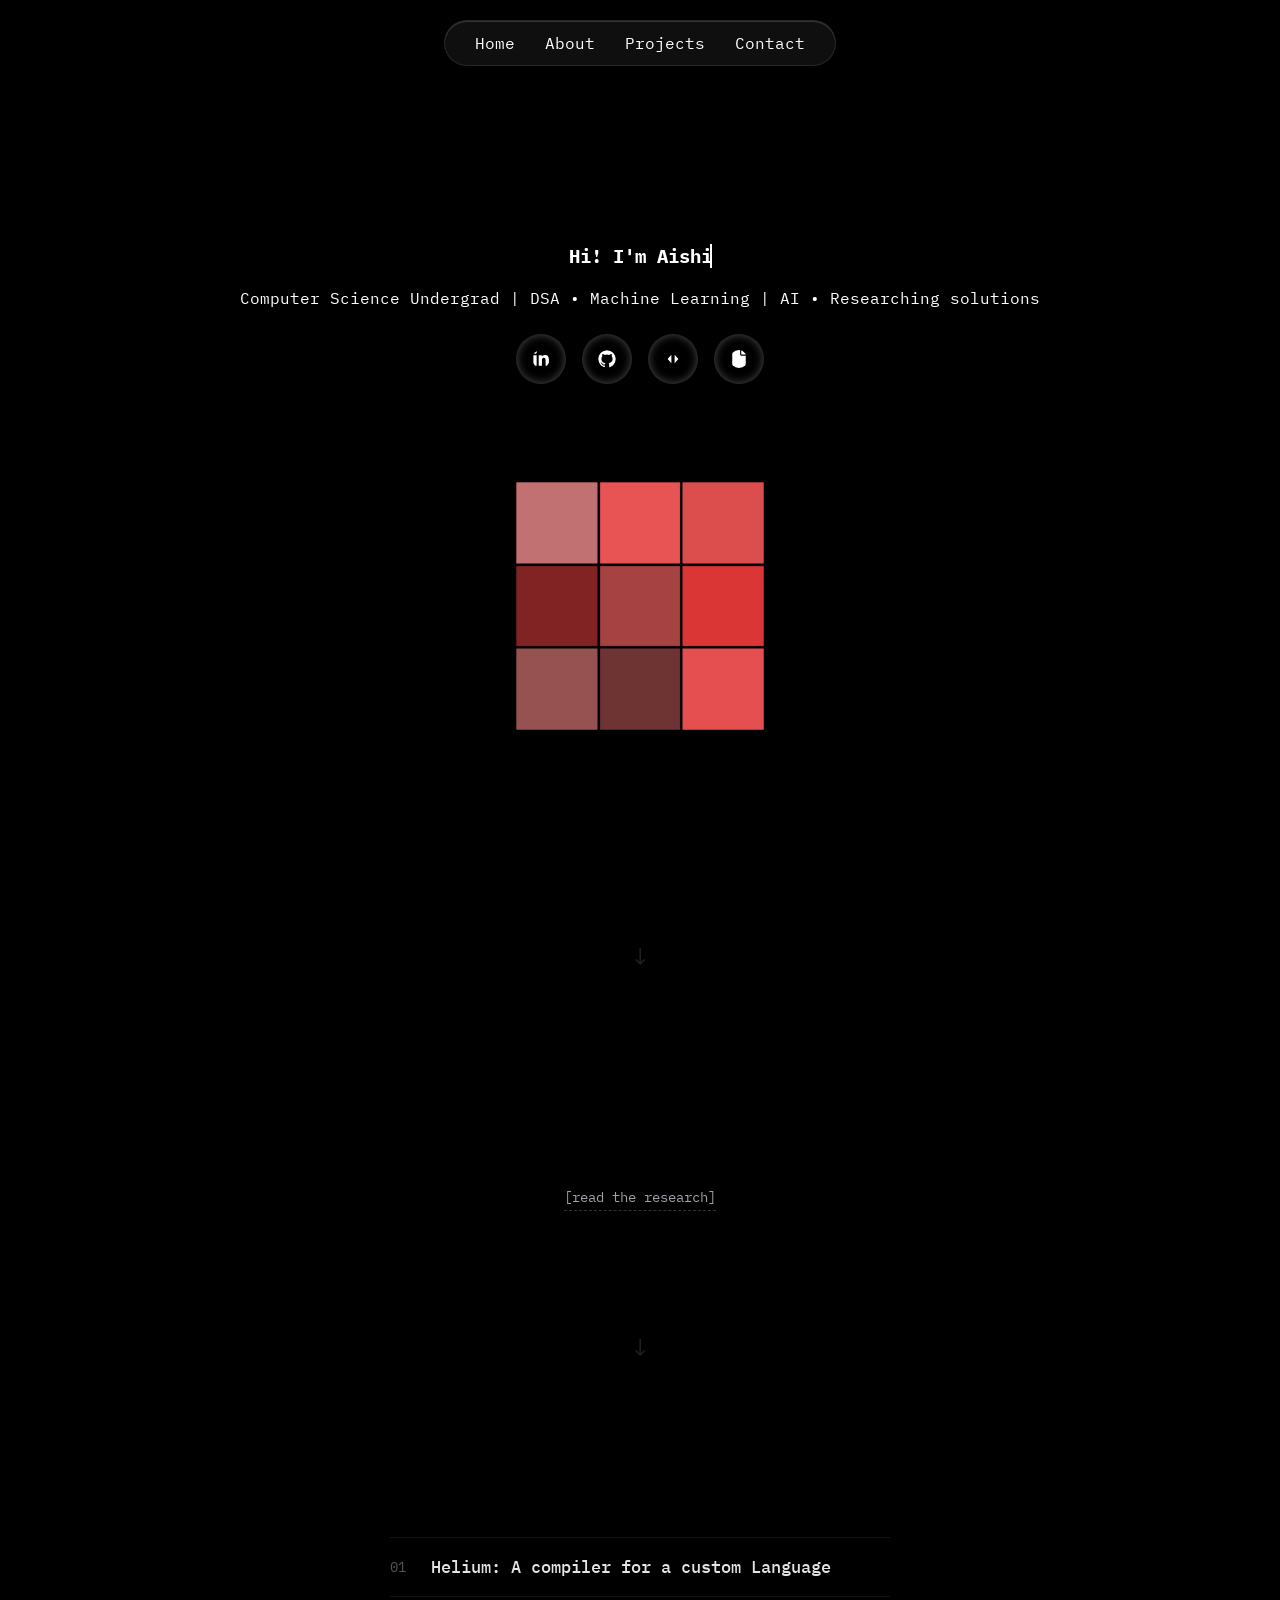
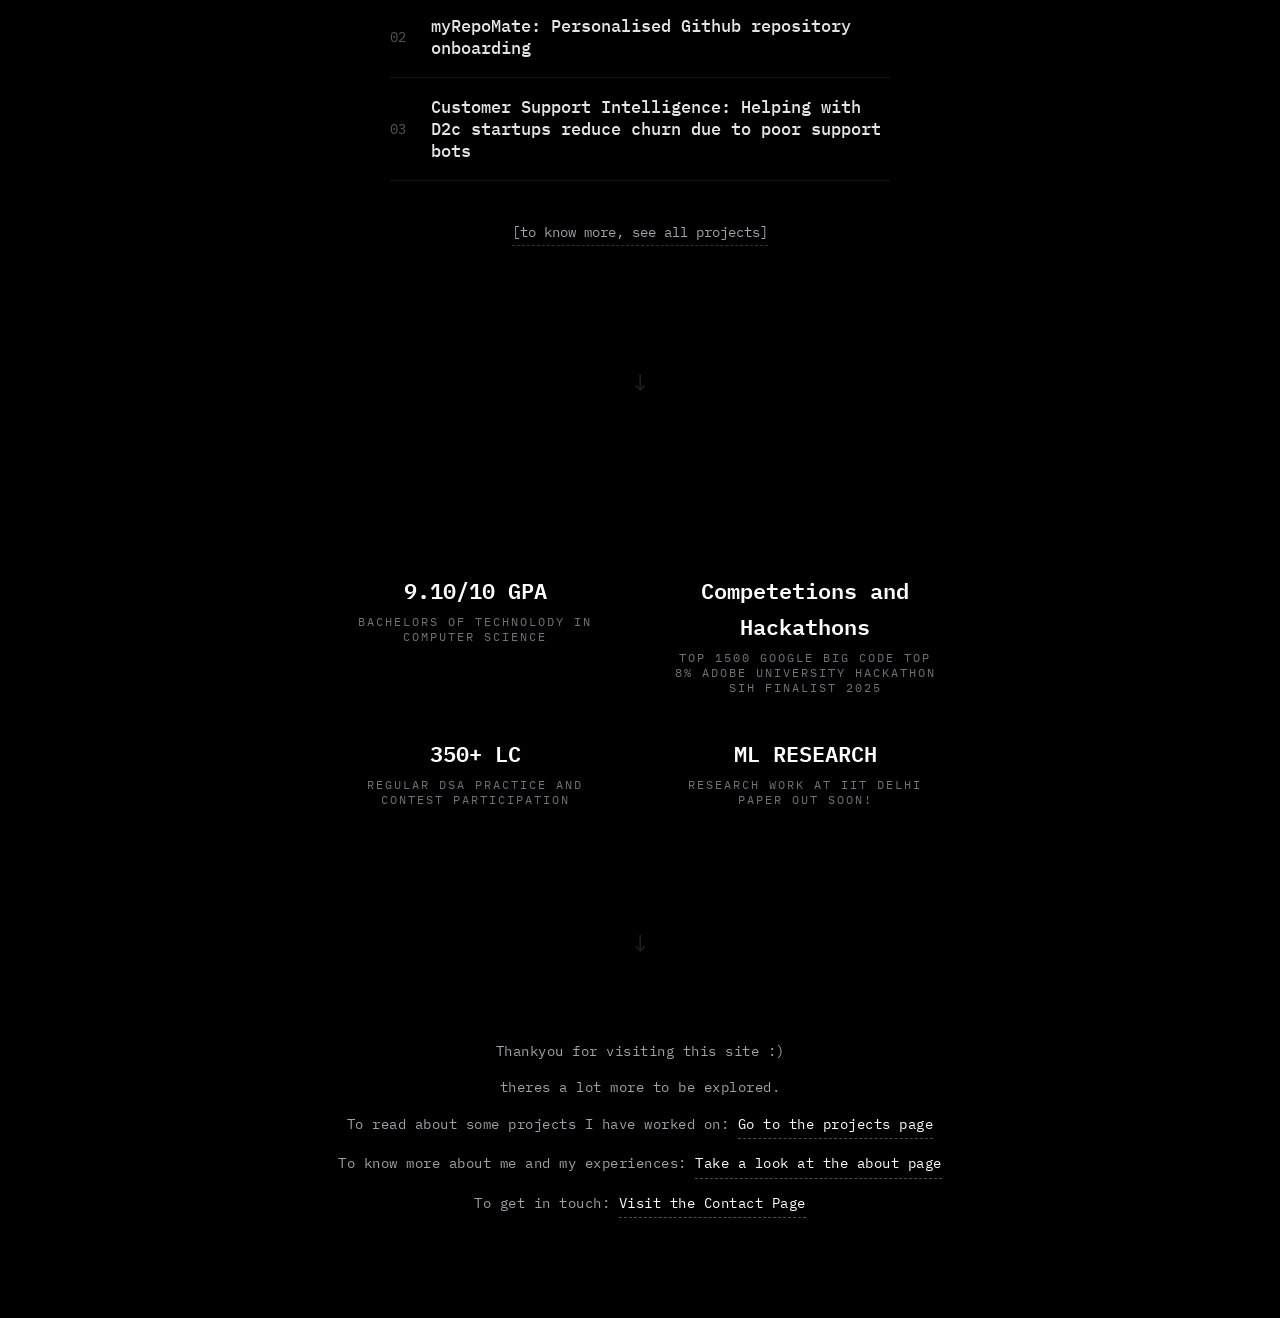
==== commit 5c7bbf07: "spelling check" ====
--- a/index.html
+++ b/index.html
@@ -214,7 +214,8 @@
       </div>
       <div class="project-item">
         <span class="project-num">03</span>
-        <span class="project-name">Customer Support Intelligence: Reducing churn due to poor support bots</span>
+        <span class="project-name">Customer Support Intelligence: Helping with D2c startups reduce churn due to poor
+          support bots</span>
       </div>
     </div>
     <div class="section-action">
@@ -228,7 +229,7 @@
     <h3 class="section-label scramble-label" data-text="A FEW THINGS I'M PROUD OF"></h3>
     <div class="stats-grid">
       <div class="stat-card">
-        <span class="stat-value">9.10 CGPA</span>
+        <span class="stat-value">9.10/10 GPA</span>
         <span class="stat-label">Bachelors of Technolody in Computer Science</span>
       </div>
       <div class="stat-card">
@@ -237,7 +238,7 @@
       </div>
       <div class="stat-card">
         <span class="stat-value">350+ LC</span>
-        <span class="stat-label">REGULAR LC PROJECT and contest participation</span>
+        <span class="stat-label">REGULAR DSA PRactice and contest participation</span>
       </div>
       <div class="stat-card">
         <span class="stat-value">ML RESEARCH</span>
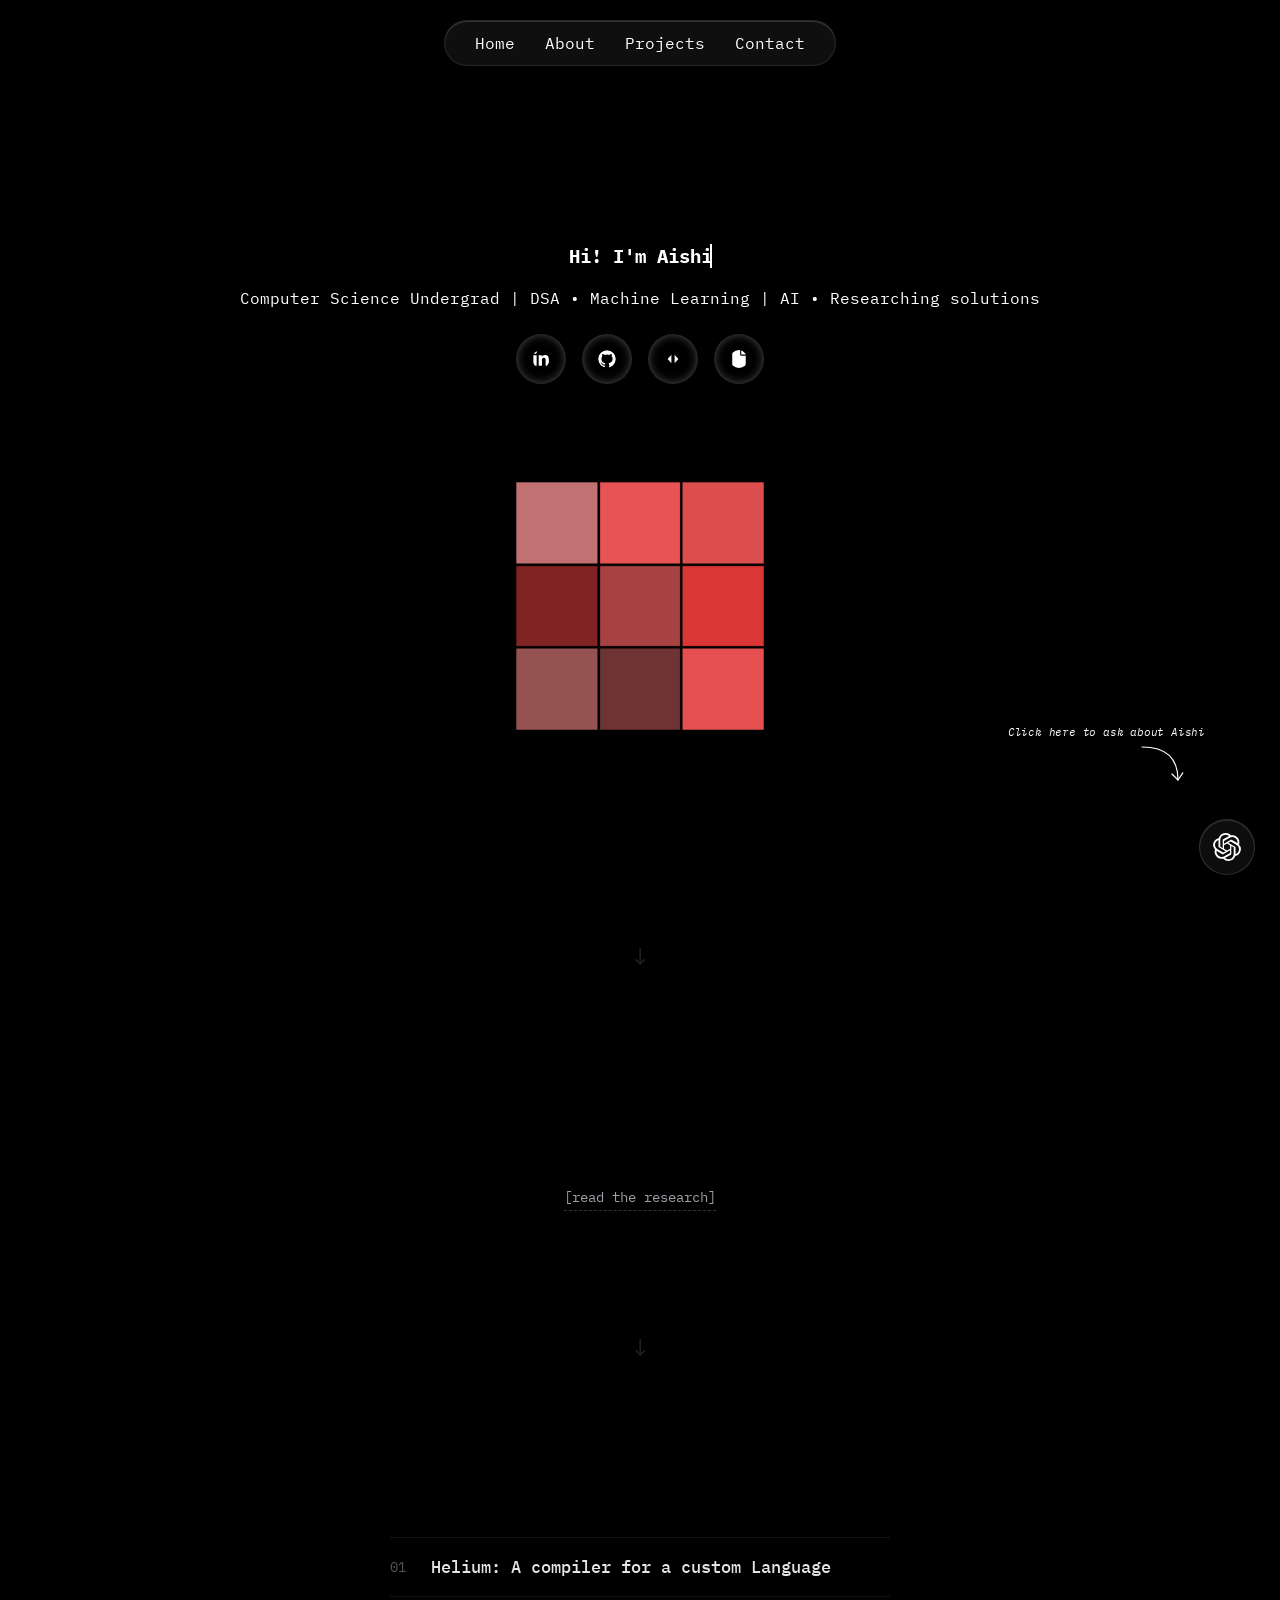
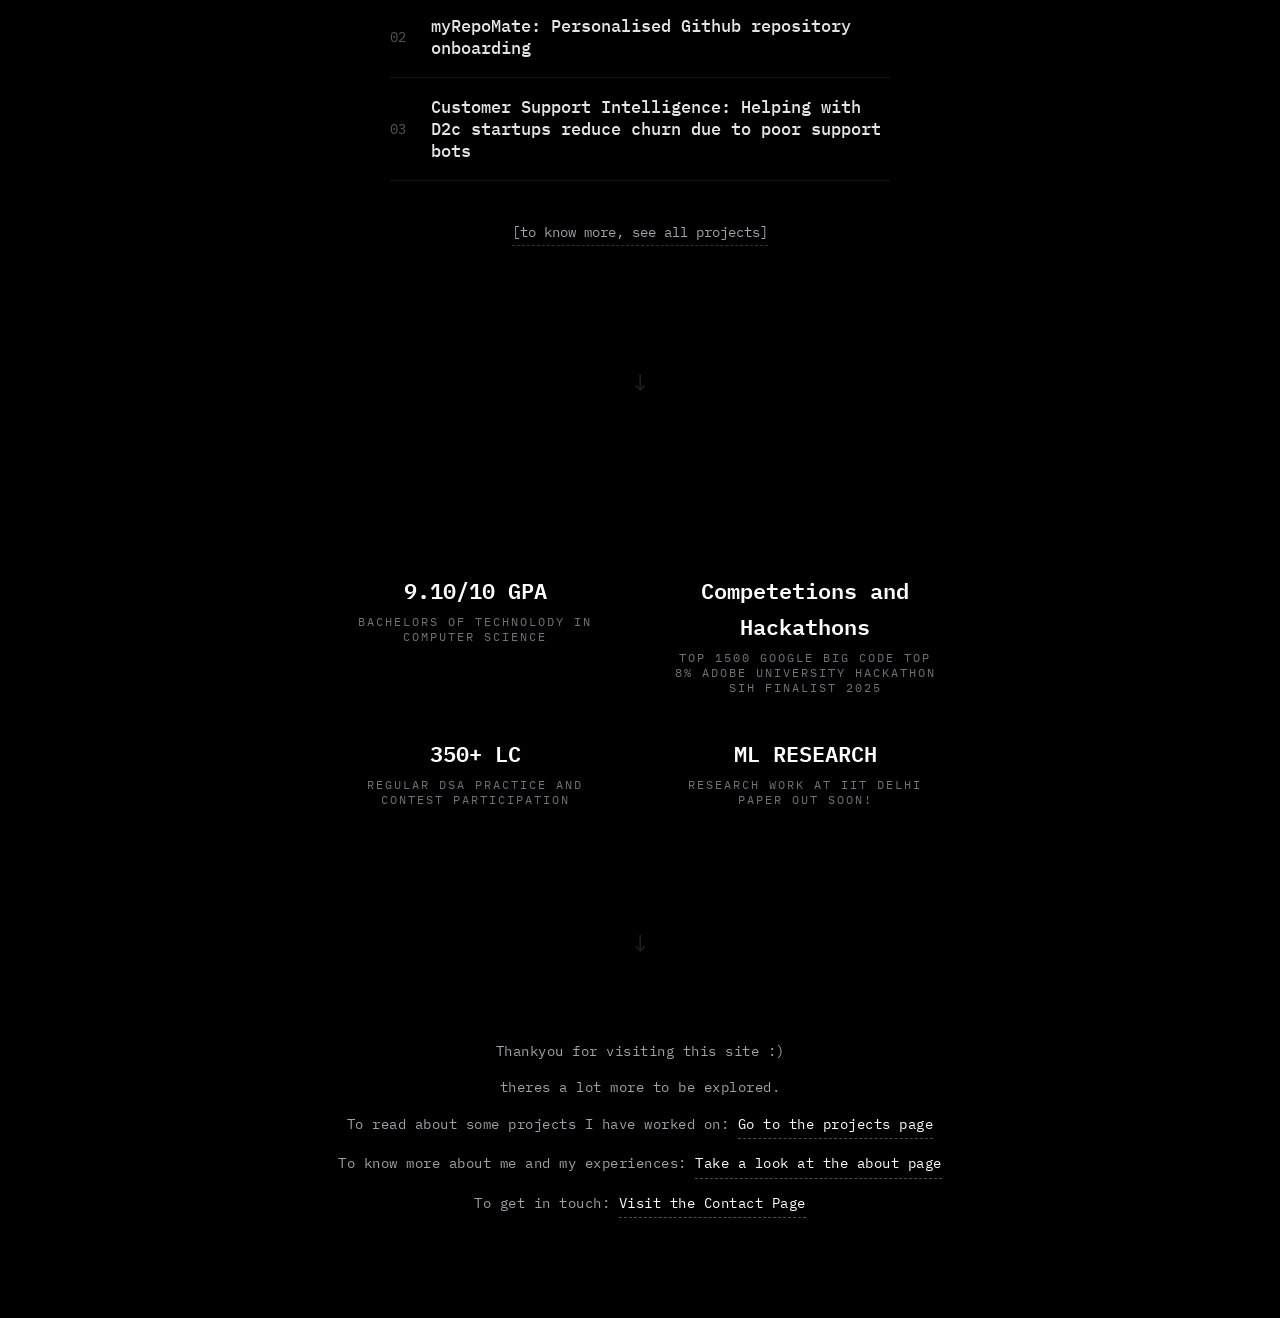
==== commit d9b59c6d: "added chatgpt" ====
--- a/index.html
+++ b/index.html
@@ -15,7 +15,9 @@
   <link rel="stylesheet" href="style.css">
   <link rel="stylesheet" href="styleindex.css">
   <link rel="stylesheet" href="styleicons.css">
+  <link rel="stylesheet" href="chatbot.css">
   <link rel="preload" as="image" href="bg.jpg">
+  <script src="chatbot.js?v=3" defer></script>
 </head>
 <script>
   document.querySelectorAll("a").forEach(link => {
--- a/styleindex.css
+++ b/styleindex.css
@@ -104,6 +104,11 @@
 .scramble-char {
   color: #52525b;
   font-family: 'IBM Plex Mono', monospace;
+  text-shadow: none !important;
+}
+
+.scramble-text {
+  text-shadow: none !important;
 }
 
 /* Section A: RIGHT NOW, I'M... */
--- a/chatbot.css
+++ b/chatbot.css
@@ -0,0 +1,1006 @@
+/* chatbot.css */
+
+/* Force ChatGPT Font inside the chat window and all its descendants */
+.chat-window,
+.chat-window * {
+    font-family: -apple-system, BlinkMacSystemFont, "Segoe UI", Roboto, Helvetica, Arial, sans-serif !important;
+}
+
+/* Floating ChatGPT Icon Button */
+.chat-btn-container {
+    position: fixed;
+    bottom: 25px;
+    right: 25px;
+    z-index: 9999;
+    display: flex;
+    align-items: center;
+    justify-content: center;
+}
+
+.chat-btn {
+    width: 56px;
+    height: 56px;
+    background-color: #0d0d0d; /* Black/white branding */
+    border-radius: 50%;
+    border: 1px solid rgba(255, 255, 255, 0.15);
+    cursor: pointer;
+    box-shadow: 0 4px 20px rgba(0, 0, 0, 0.5), inset 0 1px 0 rgba(255, 255, 255, 0.1);
+    display: flex;
+    align-items: center;
+    justify-content: center;
+    color: #ffffff;
+    transition: border-color 0.2s ease, background-color 0.2s ease;
+}
+
+.chat-btn:hover {
+    border-color: rgba(255, 255, 255, 0.4);
+    background-color: #171717;
+}
+
+.chat-btn svg {
+    width: 28px;
+    height: 28px;
+    fill: currentColor;
+}
+
+/* Chat Tooltip */
+.chat-tooltip {
+    position: absolute;
+    bottom: 70px;
+    right: 5px;
+    background-color: #0d0d0d;
+    color: #ffffff;
+    font-size: 12px;
+    font-weight: 500;
+    padding: 6px 12px;
+    border-radius: 6px;
+    white-space: nowrap;
+    opacity: 0;
+    pointer-events: none;
+    transform: translateY(10px);
+    transition: opacity 0.3s ease, transform 0.3s ease;
+    box-shadow: 0 4px 12px rgba(0, 0, 0, 0.4), 0 0 0 1px rgba(255, 255, 255, 0.1);
+}
+
+.chat-btn-container:hover .chat-tooltip {
+    opacity: 1;
+    transform: translateY(0);
+}
+
+/* Chat Macbook Window styling (ChatGPT Theme: #212121) */
+.chat-window {
+    position: fixed;
+    width: 850px;
+    height: 580px;
+    background-color: #212121; /* Exact ChatGPT main area color */
+    border: 1px solid rgba(255, 255, 255, 0.1);
+    border-radius: 12px;
+    box-shadow: 0 20px 60px rgba(0, 0, 0, 0.75), 0 0 1px rgba(255, 255, 255, 0.15);
+    z-index: 10000;
+    display: flex;
+    flex-direction: column;
+    overflow: hidden;
+    opacity: 0;
+    pointer-events: none;
+    transform: scale(0.6) translate(-50%, -50%);
+    transform-origin: top left;
+    transition: opacity 0.3s cubic-bezier(0.165, 0.84, 0.44, 1), transform 0.3s cubic-bezier(0.165, 0.84, 0.44, 1);
+}
+
+.chat-window.open {
+    opacity: 1;
+    pointer-events: auto;
+    transform: scale(1) translate(0, 0);
+}
+
+/* Macbook Window Header (ChatGPT Sidebar dark: #171717) */
+.chat-header {
+    background-color: #171717; /* Exact ChatGPT sidebar dark background */
+    padding: 12px 16px;
+    display: flex;
+    align-items: center;
+    justify-content: space-between;
+    border-bottom: 1px solid rgba(255, 255, 255, 0.08);
+    user-select: none;
+    cursor: grab;
+}
+
+.chat-header:active {
+    cursor: grabbing;
+}
+
+/* Window buttons (macOS style) */
+.mac-buttons {
+    display: flex;
+    gap: 8px;
+    align-items: center;
+}
+
+.mac-btn {
+    width: 12px;
+    height: 12px;
+    border-radius: 50%;
+    border: none;
+    cursor: pointer;
+    position: relative;
+    padding: 0;
+    display: flex;
+    align-items: center;
+    justify-content: center;
+    transition: background-color 0.2s ease;
+}
+
+.mac-btn.close {
+    background-color: #ff5f56;
+}
+.mac-btn.minimize {
+    background-color: #ffbd2e;
+}
+.mac-btn.maximize {
+    background-color: #27c93f;
+}
+
+.mac-btn::before {
+    content: '';
+    font-size: 8px;
+    font-weight: bold;
+    color: rgba(0, 0, 0, 0.6);
+    opacity: 0;
+    transition: opacity 0.15s ease;
+}
+
+.mac-buttons:hover .mac-btn::before {
+    opacity: 1;
+}
+
+.mac-btn.close:hover::before {
+    content: '×';
+}
+.mac-btn.minimize:hover::before {
+    content: '−';
+}
+.mac-btn.maximize:hover::before {
+    content: '+';
+}
+
+/* Title text in header */
+.chat-title-wrapper {
+    display: flex;
+    align-items: center;
+    gap: 8px;
+}
+
+.chat-title-icon {
+    width: 16px;
+    height: 16px;
+    fill: #ffffff; /* Black and White SVG */
+}
+
+.chat-title {
+    font-size: 13px;
+    font-weight: 500;
+    color: #ececf1;
+    letter-spacing: 0.2px;
+}
+
+.chat-header-actions {
+    display: flex;
+    align-items: center;
+    gap: 12px;
+}
+
+/* Toggle Sidebar button */
+.sidebar-toggle-btn {
+    background: transparent;
+    border: none;
+    color: rgba(255, 255, 255, 0.5);
+    cursor: pointer;
+    padding: 4px;
+    display: flex;
+    align-items: center;
+    justify-content: center;
+    border-radius: 4px;
+    transition: color 0.2s, background-color 0.2s;
+}
+
+.sidebar-toggle-btn:hover {
+    color: #ffffff;
+    background-color: rgba(255, 255, 255, 0.08);
+}
+
+.sidebar-toggle-btn svg {
+    width: 18px;
+    height: 18px;
+}
+
+/* Chat Main Layout: Sidebar + Main Area */
+.chat-container {
+    flex: 1;
+    display: flex;
+    flex-direction: row;
+    overflow: hidden;
+    position: relative;
+}
+
+/* Collapsible Left Sidebar (#171717 background) - Reduced width to 200px */
+.chat-sidebar {
+    width: 200px;
+    background-color: #171717;
+    border-right: 1px solid rgba(255, 255, 255, 0.08);
+    display: flex;
+    flex-direction: column;
+    transition: width 0.3s cubic-bezier(0.25, 0.8, 0.25, 1), transform 0.3s ease;
+    overflow: hidden;
+    flex-shrink: 0;
+}
+
+.chat-sidebar.collapsed {
+    width: 0;
+    border-right-color: transparent;
+}
+
+/* Sidebar Navigation Container */
+.sidebar-nav-container {
+    display: flex;
+    flex-direction: column;
+    gap: 4px;
+    padding: 12px 10px;
+    border-bottom: 1px solid rgba(255, 255, 255, 0.08);
+}
+
+.new-chat-btn,
+.sidebar-nav-item {
+    background-color: transparent;
+    border: none;
+    border-radius: 8px;
+    color: rgba(255, 255, 255, 0.6);
+    font-size: 13.5px;
+    padding: 8px 12px;
+    cursor: pointer;
+    display: flex;
+    align-items: center;
+    gap: 10px;
+    transition: background-color 0.2s, color 0.2s;
+    font-weight: 500;
+    text-align: left;
+    width: 100%;
+}
+
+.new-chat-btn:hover,
+.sidebar-nav-item:hover {
+    background-color: rgba(255, 255, 255, 0.05);
+    color: #ffffff;
+}
+
+.sidebar-nav-item.active {
+    background-color: rgba(255, 255, 255, 0.08);
+    color: #ffffff;
+}
+
+.new-chat-btn svg,
+.sidebar-nav-item svg {
+    width: 16px;
+    height: 16px;
+    flex-shrink: 0;
+    stroke-width: 1.8px;
+}
+
+/* Stats Section inside Sidebar */
+.sidebar-stats {
+    padding: 0 15px 15px 15px;
+    border-bottom: 1px solid rgba(255, 255, 255, 0.06);
+}
+
+.stat-row {
+    display: flex;
+    justify-content: space-between;
+    font-size: 11px;
+    color: rgba(255, 255, 255, 0.4);
+    margin-bottom: 6px;
+}
+
+.stat-val {
+    color: #ffffff;
+    font-weight: 600;
+}
+
+/* History Section */
+.history-section {
+    flex: 1;
+    overflow-y: auto;
+    padding: 10px 15px;
+}
+
+.history-title {
+    font-size: 10px;
+    color: rgba(255, 255, 255, 0.35);
+    text-transform: uppercase;
+    letter-spacing: 0.5px;
+    margin-bottom: 8px;
+    font-weight: 600;
+}
+
+.history-list {
+    list-style: none;
+    padding: 0;
+    margin: 0;
+}
+
+.history-item {
+    font-size: 12px;
+    color: rgba(255, 255, 255, 0.75);
+    padding: 8px 10px;
+    border-radius: 6px;
+    cursor: pointer;
+    white-space: nowrap;
+    overflow: hidden;
+    text-overflow: ellipsis;
+    margin-bottom: 4px;
+    transition: background-color 0.2s, color 0.2s;
+    display: flex;
+    align-items: center;
+    gap: 8px;
+}
+
+.history-item:hover {
+    background-color: rgba(255, 255, 255, 0.05);
+    color: #ffffff;
+}
+
+.history-item svg {
+    width: 12px;
+    height: 12px;
+    fill: none;
+    stroke: rgba(255, 255, 255, 0.4);
+    flex-shrink: 0;
+}
+
+/* Sidebar Footer Area */
+.sidebar-footer {
+    padding: 10px;
+    border-top: 1px solid rgba(255, 255, 255, 0.08);
+    display: flex;
+    flex-direction: column;
+    gap: 2px;
+}
+
+.clear-btn {
+    width: 100%;
+    padding: 8px 12px;
+    background: transparent;
+    border: none;
+    color: rgba(255, 255, 255, 0.6);
+    font-size: 13.5px;
+    cursor: pointer;
+    display: flex;
+    align-items: center;
+    justify-content: flex-start;
+    gap: 10px;
+    border-radius: 8px;
+    transition: background-color 0.2s, color 0.2s;
+    font-weight: 500;
+}
+
+.clear-btn:hover {
+    background-color: rgba(255, 255, 255, 0.05);
+    color: #ff5f56;
+}
+
+.clear-btn svg {
+    width: 16px;
+    height: 16px;
+    stroke-width: 1.8px;
+}
+
+/* Sidebar Footer Menu & Profile Row */
+.sidebar-footer-menu {
+    display: flex;
+    flex-direction: column;
+    gap: 2px;
+}
+
+.sidebar-footer-item {
+    padding: 8px 12px;
+    color: rgba(255, 255, 255, 0.6);
+    font-size: 13.5px;
+    display: flex;
+    align-items: center;
+    gap: 10px;
+    border-radius: 8px;
+    transition: background-color 0.2s, color 0.2s;
+    font-weight: 500;
+}
+
+.sidebar-footer-item svg {
+    width: 16px;
+    height: 16px;
+    stroke-width: 1.8px;
+    flex-shrink: 0;
+}
+
+.sidebar-profile-row {
+    margin-top: 4px;
+    padding: 8px 12px;
+    display: flex;
+    align-items: center;
+    gap: 12px;
+    border-radius: 8px;
+    transition: background-color 0.2s;
+}
+
+.profile-avatar-img {
+    width: 32px;
+    height: 32px;
+    border-radius: 50%;
+    object-fit: cover;
+    background-color: #333;
+    border: 1px solid rgba(255, 255, 255, 0.1);
+    flex-shrink: 0;
+}
+
+.profile-meta-info {
+    display: flex;
+    flex-direction: column;
+    line-height: 1.35;
+}
+
+.profile-name {
+    font-size: 13.5px;
+    font-weight: 600;
+    color: #ffffff;
+    font-family: -apple-system, BlinkMacSystemFont, "Segoe UI", Roboto, sans-serif !important;
+}
+
+.profile-plan {
+    font-size: 11.5px;
+    color: rgba(255, 255, 255, 0.45);
+    font-family: -apple-system, BlinkMacSystemFont, "Segoe UI", Roboto, sans-serif !important;
+}
+
+/* Main Chat Content Area (#212121 background) */
+.chat-main {
+    flex: 1;
+    display: flex;
+    flex-direction: column;
+    background-color: #212121;
+    position: relative;
+    overflow: hidden;
+}
+
+/* Message List Container */
+.messages-container {
+    flex: 1;
+    overflow-y: auto;
+    padding: 20px 24px;
+    display: flex;
+    flex-direction: column;
+    gap: 20px;
+    scroll-behavior: smooth;
+}
+
+/* Scrollbar styling for message container & sidebar */
+.messages-container::-webkit-scrollbar,
+.history-section::-webkit-scrollbar {
+    width: 6px;
+}
+
+.messages-container::-webkit-scrollbar-track,
+.history-section::-webkit-scrollbar-track {
+    background: transparent;
+}
+
+.messages-container::-webkit-scrollbar-thumb,
+.history-section::-webkit-scrollbar-thumb {
+    background: rgba(255, 255, 255, 0.1);
+    border-radius: 3px;
+}
+
+.messages-container::-webkit-scrollbar-thumb:hover,
+.history-section::-webkit-scrollbar-thumb:hover {
+    background: rgba(255, 255, 255, 0.25);
+}
+
+/* Suggestion Grid for Initial Greeting */
+.suggestions-wrapper {
+    margin: 15px 0;
+    width: 100%;
+}
+
+.suggestions-grid {
+    display: grid;
+    grid-template-columns: repeat(2, 1fr);
+    gap: 8px;
+    margin-top: 10px;
+}
+
+.suggestion-chip {
+    background: transparent;
+    border: 1px solid rgba(255, 255, 255, 0.15);
+    border-radius: 8px;
+    padding: 10px 14px;
+    color: rgba(255, 255, 255, 0.85);
+    font-size: 11.5px;
+    text-align: left;
+    cursor: pointer;
+    transition: all 0.2s ease;
+    display: flex;
+    align-items: center;
+    line-height: 1.4;
+    word-break: break-word;
+}
+
+.suggestion-chip:hover {
+    background: rgba(255, 255, 255, 0.05);
+    border-color: rgba(255, 255, 255, 0.4);
+    transform: translateY(-1px);
+    color: #ffffff;
+}
+
+/* Message Styles */
+.message {
+    display: flex;
+    width: 100%;
+    margin-bottom: 8px;
+    animation: messageFadeIn 0.25s ease forwards;
+}
+
+@keyframes messageFadeIn {
+    from {
+        opacity: 0;
+        transform: translateY(8px);
+    }
+    to {
+        opacity: 1;
+        transform: translateY(0);
+    }
+}
+
+/* User Message */
+.message.user {
+    justify-content: flex-end;
+}
+
+.message.user .message-bubble {
+    background: #2f2f2f; /* Dark gray bubble */
+    color: #ececf1;
+    border: 1px solid rgba(255, 255, 255, 0.05);
+    border-radius: 18px 18px 4px 18px;
+    max-width: 70%;
+    padding: 10px 16px;
+    font-size: 13.5px;
+    line-height: 1.5;
+    box-shadow: 0 2px 8px rgba(0, 0, 0, 0.15);
+    word-break: break-word;
+}
+
+/* AI Message */
+.message.assistant {
+    justify-content: flex-start;
+}
+
+.message.assistant .message-avatar {
+    width: 28px;
+    height: 28px;
+    background-color: #2f2f2f; /* B&W theme */
+    border: 1px solid rgba(255, 255, 255, 0.15);
+    border-radius: 50%;
+    display: flex;
+    align-items: center;
+    justify-content: center;
+    color: #ffffff;
+    margin-right: 12px;
+    flex-shrink: 0;
+}
+
+.message.assistant .message-avatar svg {
+    width: 16px;
+    height: 16px;
+    fill: currentColor;
+}
+
+.message.assistant .message-content {
+    flex: 1;
+    max-width: calc(100% - 45px);
+    font-size: 13.5px;
+    line-height: 1.62;
+    color: #e3e3e3;
+    padding-top: 2px;
+}
+
+/* AI Rich Layout Elements (Markdown output formatting) */
+.message-content p {
+    margin-bottom: 12px;
+}
+
+.message-content p:last-child {
+    margin-bottom: 0;
+}
+
+.message-content strong {
+    color: #ffffff;
+    font-weight: 600;
+}
+
+.message-content ul, 
+.message-content ol {
+    margin-bottom: 12px;
+    padding-left: 20px;
+}
+
+.message-content li {
+    margin-bottom: 6px;
+}
+
+.message-content a {
+    color: #ffffff;
+    text-decoration: underline;
+    transition: opacity 0.2s;
+}
+
+.message-content a:hover {
+    opacity: 0.8;
+}
+
+/* Thinking Indicator Styling */
+.thinking-indicator {
+    display: flex;
+    align-items: center;
+    gap: 4px;
+    padding: 8px 0;
+}
+
+.thinking-dot {
+    width: 6px;
+    height: 6px;
+    background-color: rgba(255, 255, 255, 0.5);
+    border-radius: 50%;
+    animation: thinkingDot 1.4s infinite ease-in-out both;
+}
+
+.thinking-dot:nth-child(1) {
+    animation-delay: -0.32s;
+}
+
+.thinking-dot:nth-child(2) {
+    animation-delay: -0.16s;
+}
+
+@keyframes thinkingDot {
+    0%, 80%, 100% {
+        transform: scale(0);
+    }
+    40% {
+        transform: scale(1.0);
+    }
+}
+
+/* Input Area Container (#212121 background) */
+.chat-input-container {
+    padding: 15px 24px 20px 24px;
+    border-top: none;
+    background-color: #212121;
+}
+
+/* ChatGPT Input Box wrapper (#2f2f2f background) */
+.chat-input-wrapper {
+    position: relative;
+    display: flex;
+    background: #2f2f2f;
+    border: 1px solid rgba(255, 255, 255, 0.15);
+    border-radius: 24px;
+    padding: 10px 48px 10px 18px;
+    align-items: center;
+    transition: border-color 0.2s, box-shadow 0.2s;
+}
+
+.chat-input-wrapper:focus-within {
+    border-color: rgba(255, 255, 255, 0.3);
+}
+
+.chat-input-field {
+    width: 100%;
+    background: transparent;
+    border: none;
+    outline: none;
+    color: #ffffff;
+    font-size: 13.5px;
+    resize: none;
+    max-height: 120px;
+    height: 20px;
+    padding-top: 2px;
+    line-height: 1.5;
+}
+
+.chat-input-field::-webkit-scrollbar {
+    width: 4px;
+}
+.chat-input-field::-webkit-scrollbar-thumb {
+    background: rgba(255, 255, 255, 0.1);
+    border-radius: 2px;
+}
+
+.chat-send-btn {
+    position: absolute;
+    right: 6px;
+    bottom: 5px;
+    width: 32px;
+    height: 32px;
+    border-radius: 50%;
+    background-color: #ffffff !important;
+    border: none;
+    cursor: pointer;
+    display: flex;
+    align-items: center;
+    justify-content: center;
+    color: #000000 !important;
+    transition: opacity 0.2s ease;
+    opacity: 0.35;
+}
+
+.chat-send-btn.active {
+    opacity: 1;
+}
+
+.chat-send-btn svg {
+    width: 16px;
+    height: 16px;
+    fill: none;
+    stroke: currentColor;
+    stroke-width: 2.5px;
+}
+
+/* Info Note Below Input */
+.chat-info-note {
+    font-size: 9.5px;
+    color: rgba(255, 255, 255, 0.3);
+    text-align: center;
+    margin-top: 8px;
+}
+
+/* Streaming/Typing cursor effect */
+.streaming-char {
+    display: inline;
+}
+
+.streaming-cursor {
+    display: inline-block;
+    width: 2px;
+    height: 14px;
+    background-color: #ffffff;
+    margin-left: 2px;
+    vertical-align: middle;
+    animation: cursorBlink 0.8s steps(2, start) infinite;
+}
+
+@keyframes cursorBlink {
+    to { visibility: hidden; }
+}
+
+/* ==========================================
+   Responsive and Mobile Overrides
+   ========================================== */
+
+@media (max-width: 880px) {
+    .chat-window {
+        width: 90%;
+        height: 520px;
+    }
+}
+
+@media (max-width: 768px) {
+    /* Floating button position tweaks */
+    .chat-btn-container {
+        bottom: 15px;
+        right: 15px;
+    }
+    
+    .chat-btn {
+        width: 50px;
+        height: 50px;
+    }
+    
+    /* Make Window Full Screen on Mobile */
+    .chat-window {
+        width: 100vw !important;
+        height: 100vh !important;
+        max-width: 100vw !important;
+        max-height: 100vh !important;
+        bottom: 0 !important;
+        right: 0 !important;
+        top: 0 !important;
+        left: 0 !important;
+        border-radius: 0 !important;
+        border: none !important;
+        transform: scale(0.8) !important;
+    }
+    
+    .chat-window.open {
+        transform: scale(1) !important;
+    }
+    
+    /* Disable drag header on mobile */
+    .chat-header {
+        cursor: default !important;
+    }
+    
+    /* Sidebar Overlay Layout on Mobile */
+    .chat-sidebar {
+        position: absolute;
+        left: 0;
+        top: 45px;
+        bottom: 0;
+        z-index: 1001;
+        width: 200px;
+        transform: translateX(-100%);
+        box-shadow: 10px 0 30px rgba(0, 0, 0, 0.5);
+    }
+    
+    .chat-sidebar.active {
+        transform: translateX(0);
+    }
+    
+    .chat-sidebar.collapsed {
+        width: 200px;
+        transform: translateX(-100%);
+    }
+
+    /* suggestions grid column collapse */
+    .suggestions-grid {
+        grid-template-columns: 1fr;
+    }
+    
+    /* Hide some elements */
+    .mac-btn.minimize,
+    .mac-btn.maximize {
+        display: none;
+    }
+}
+
+/* Scroll pointer note with hand-drawn squiggly arrow */
+.chat-pointer-container {
+    position: fixed;
+    bottom: 95px;
+    right: 75px;
+    display: flex;
+    flex-direction: column;
+    align-items: flex-end;
+    z-index: 9998;
+    pointer-events: none; /* Let clicks pass through */
+    transition: opacity 0.3s ease, transform 0.3s ease;
+    opacity: 0;
+    transform: translateY(10px);
+}
+
+.chat-pointer-container.visible {
+    opacity: 1;
+    transform: translateY(0);
+}
+
+.chat-pointer-text {
+    color: #ffffff;
+    font-family: 'IBM Plex Mono', monospace !important; /* Matches portfolio style */
+    font-size: 11px;
+    font-style: italic;
+    white-space: nowrap;
+    text-shadow: 0 2px 4px rgba(0, 0, 0, 0.9);
+    margin-bottom: 2px;
+    letter-spacing: -0.2px;
+}
+
+.chat-pointer-arrow {
+    margin-right: 15px; /* Angle to point directly to the floating launcher button */
+}
+
+/* Chat Images Page View */
+.chat-images-view {
+    flex: 1;
+    display: flex;
+    flex-direction: column;
+    align-items: center;
+    justify-content: center;
+    padding: 24px;
+    background-color: #212121; /* Matches main chat background */
+    overflow-y: auto;
+}
+
+.chat-images-content {
+    display: flex;
+    flex-direction: column;
+    align-items: center;
+    gap: 16px;
+}
+
+.profile-image-wrapper {
+    width: 250px;
+    height: 250px;
+    border-radius: 12px;
+    overflow: hidden;
+    border: 1px solid rgba(255, 255, 255, 0.15);
+}
+
+.profile-chat-img {
+    width: 100%;
+    height: 100%;
+    object-fit: cover; /* Guarantees a perfect crop to square */
+    display: block;
+}
+
+.profile-image-caption {
+    font-size: 15px;
+    font-weight: 500;
+    color: #ececf1;
+    font-family: -apple-system, BlinkMacSystemFont, "Segoe UI", Roboto, sans-serif !important;
+}
+
+/* Chat Library Page View */
+.chat-library-view {
+    flex: 1;
+    display: flex;
+    flex-direction: column;
+    padding: 30px 40px;
+    background-color: #212121; /* Matches main chat background */
+    overflow-y: auto;
+}
+
+.chat-library-content {
+    max-width: 600px;
+    margin: 0 auto;
+    width: 100%;
+}
+
+.library-heading {
+    font-size: 16px;
+    font-weight: 500;
+    line-height: 1.5;
+    color: #ffffff;
+    margin-bottom: 24px;
+    font-family: -apple-system, BlinkMacSystemFont, "Segoe UI", Roboto, sans-serif !important;
+}
+
+.library-books-list {
+    display: flex;
+    flex-direction: column;
+    gap: 20px;
+}
+
+.library-book-item {
+    padding-bottom: 16px;
+}
+
+.book-meta {
+    display: flex;
+    align-items: baseline;
+    gap: 8px;
+    margin-bottom: 8px;
+}
+
+.book-number {
+    font-size: 14.5px;
+    font-weight: 600;
+    color: #ffffff;
+    font-family: -apple-system, BlinkMacSystemFont, "Segoe UI", Roboto, sans-serif !important;
+}
+
+.book-title {
+    font-size: 14.5px;
+    font-weight: 600;
+    color: #ffffff;
+    font-family: -apple-system, BlinkMacSystemFont, "Segoe UI", Roboto, sans-serif !important;
+}
+
+.book-author {
+    font-size: 12.5px;
+    color: #ffffff;
+    font-family: -apple-system, BlinkMacSystemFont, "Segoe UI", Roboto, sans-serif !important;
+}
+
+.book-quote {
+    font-size: 13.5px;
+    line-height: 1.6;
+    color: #ffffff;
+    font-style: italic;
+    margin: 0;
+    padding-left: 12px;
+    border-left: 2px solid rgba(255, 255, 255, 0.3);
+    font-family: -apple-system, BlinkMacSystemFont, "Segoe UI", Roboto, sans-serif !important;
+}
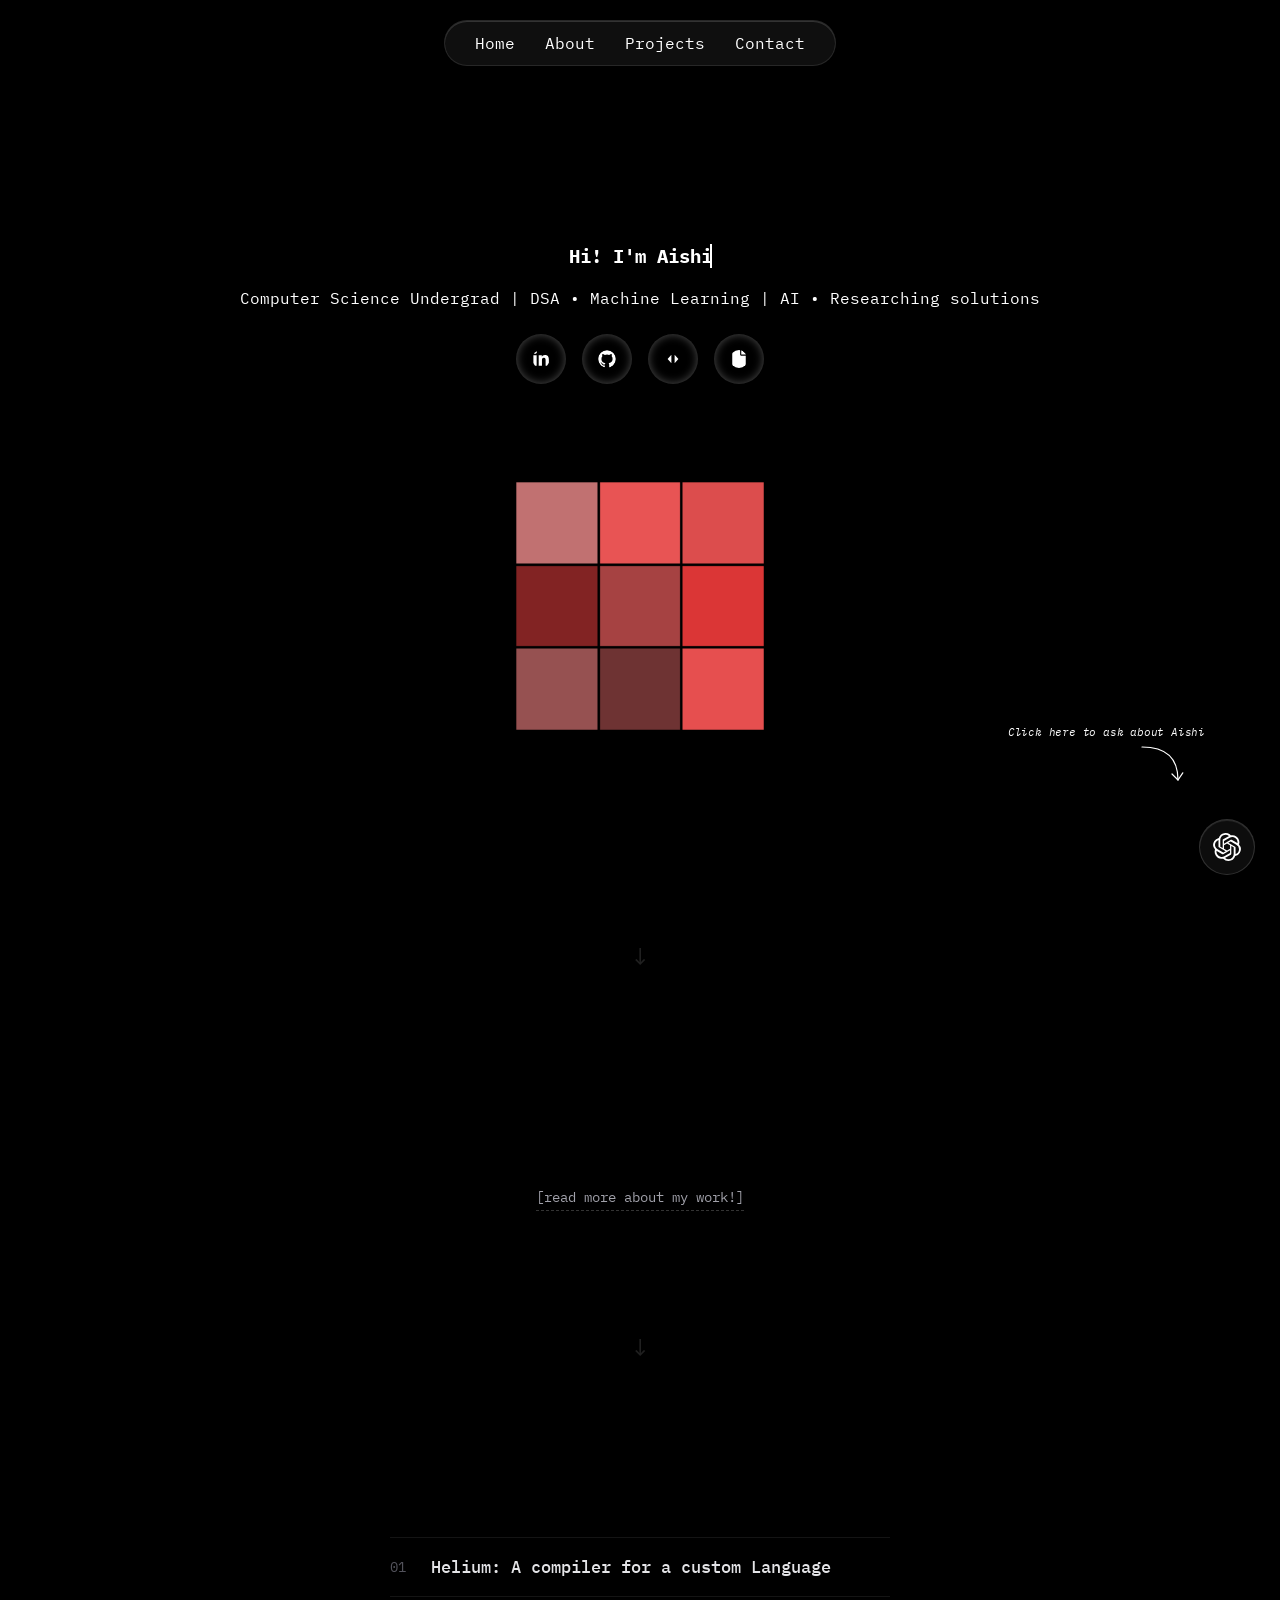
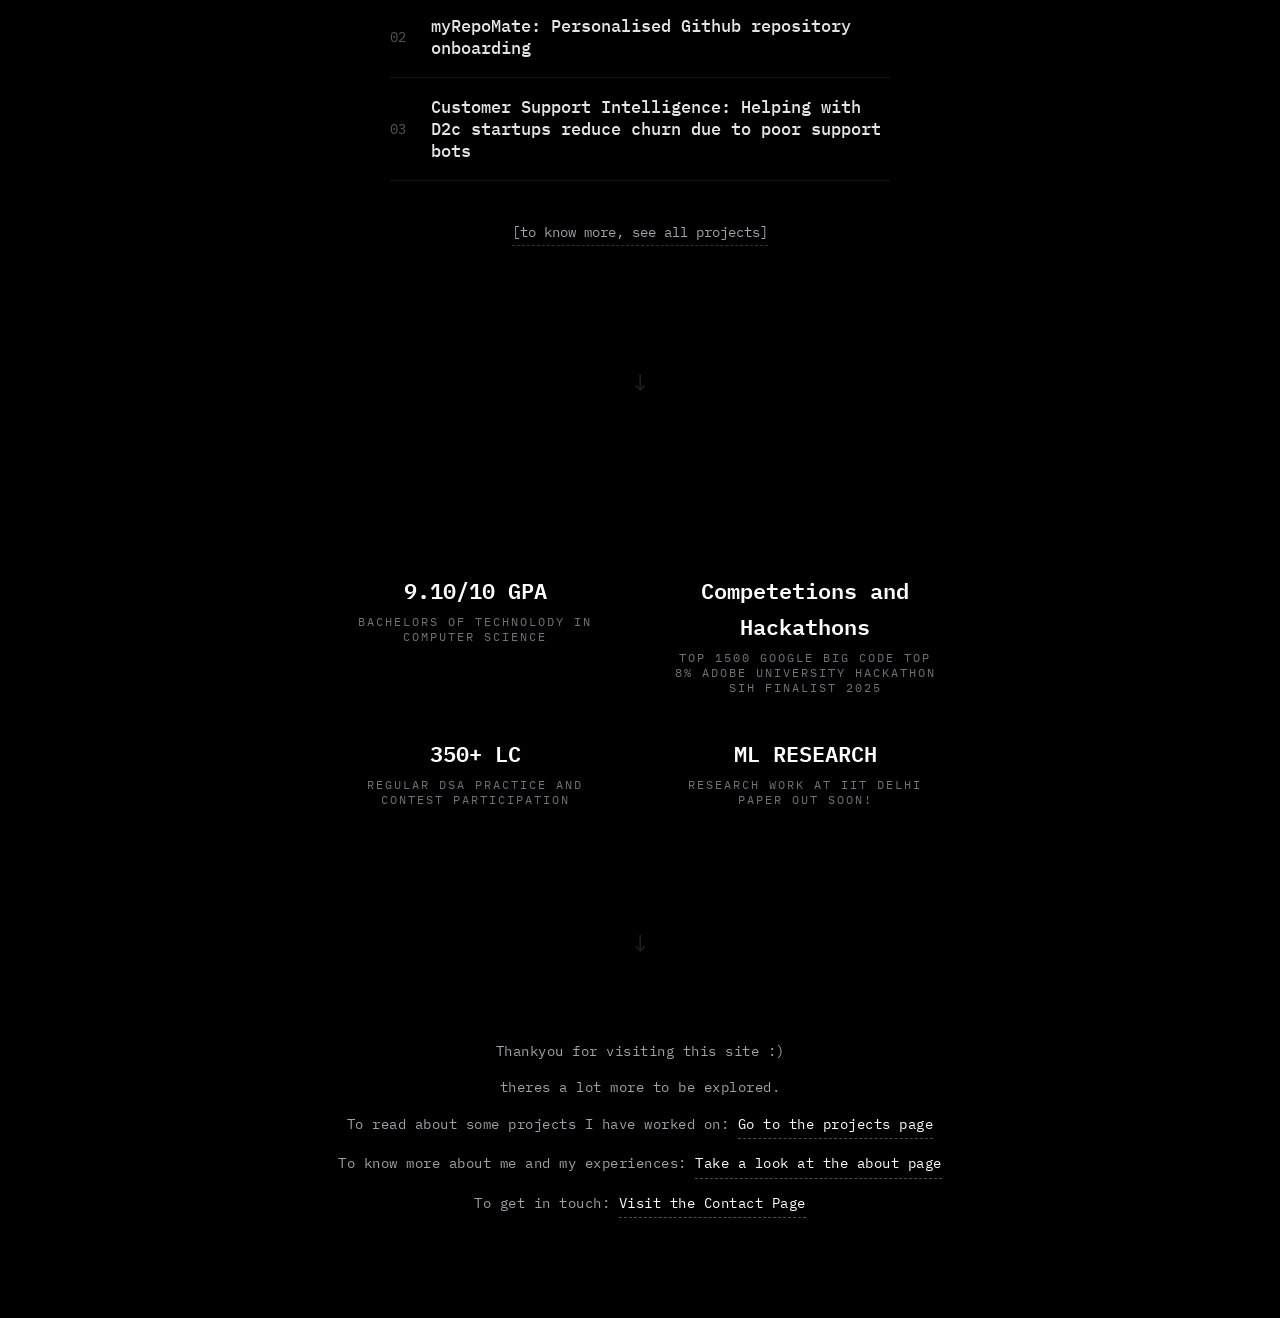
==== commit 752e65e0: "changed wording" ====
--- a/index.html
+++ b/index.html
@@ -197,7 +197,7 @@
       researching adaptive models
       routing for computer vision at IIT Delhi with Larsen & Toubro</div>
     <div class="section-action">
-      <a href="about.html" class="minimal-btn">[read the research]</a>
+      <a href="about.html" class="minimal-btn">[read more about my work!]</a>
     </div>
   </section>
 
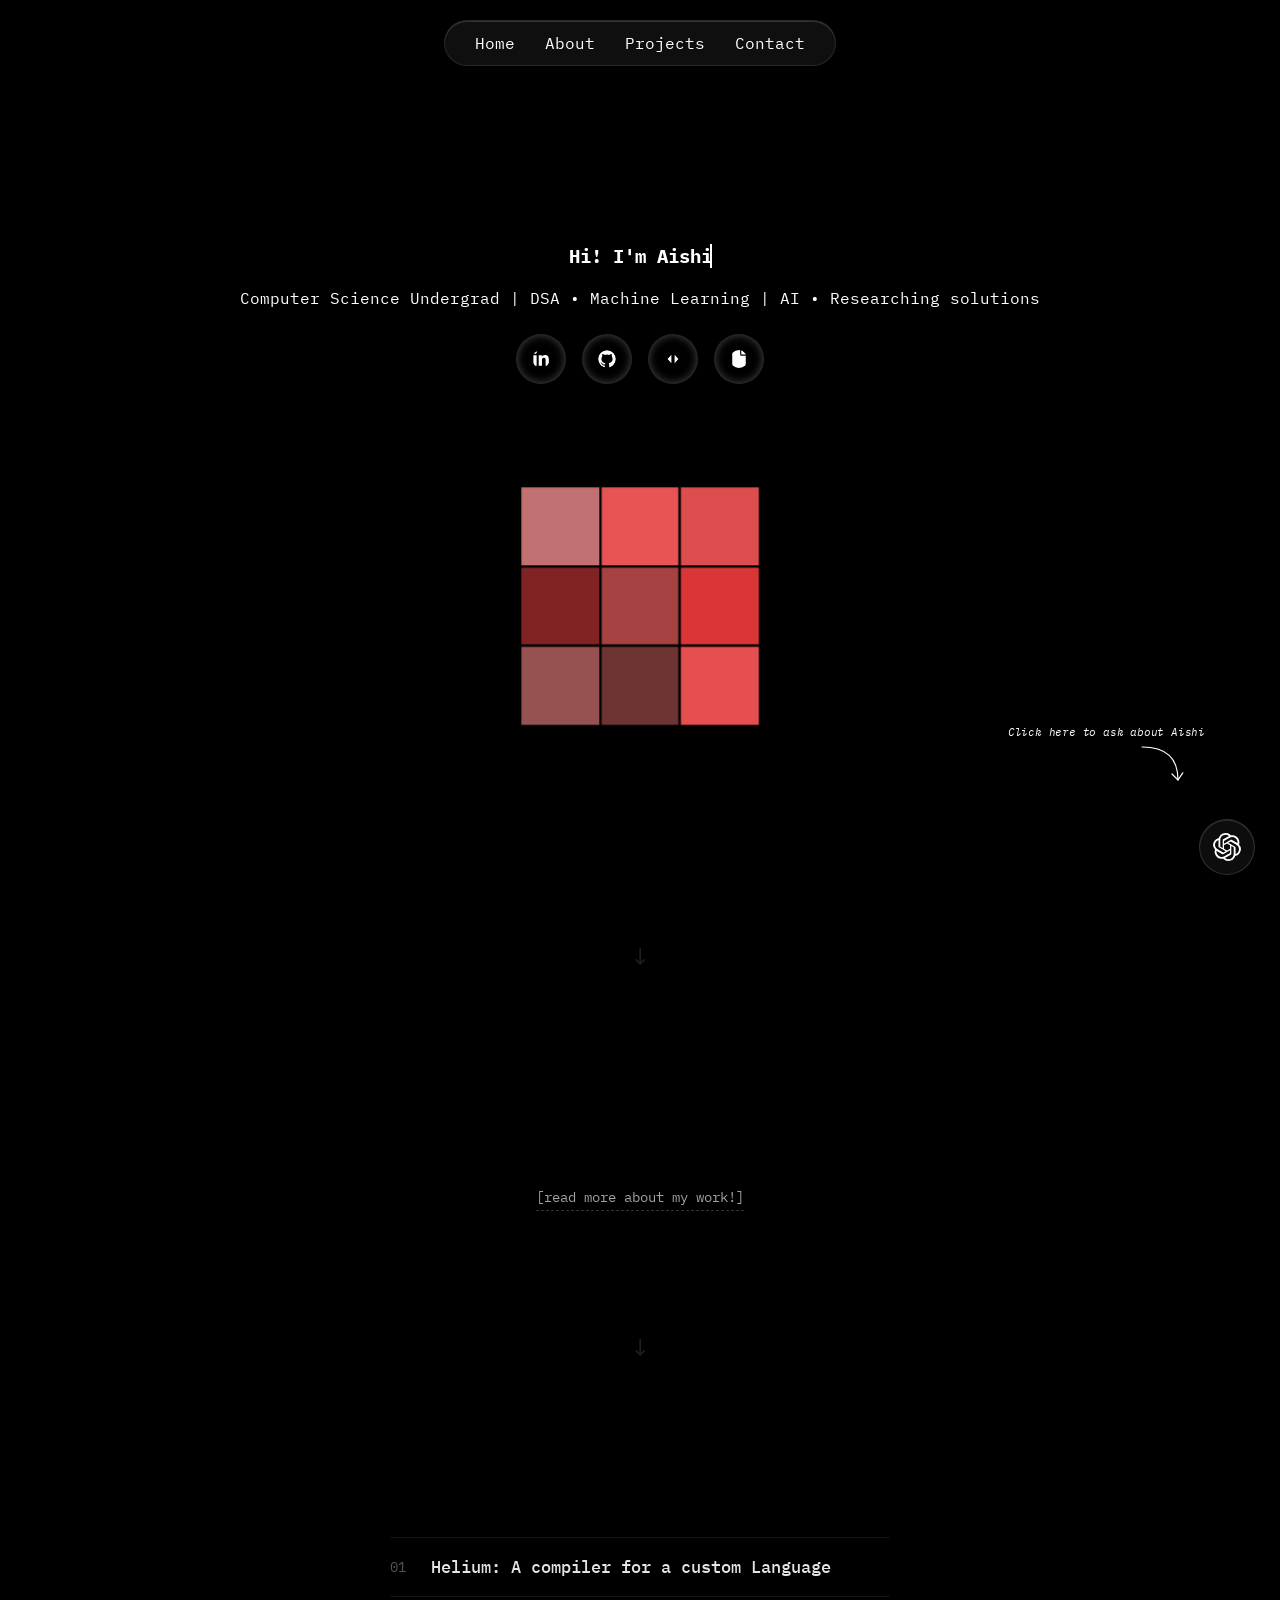
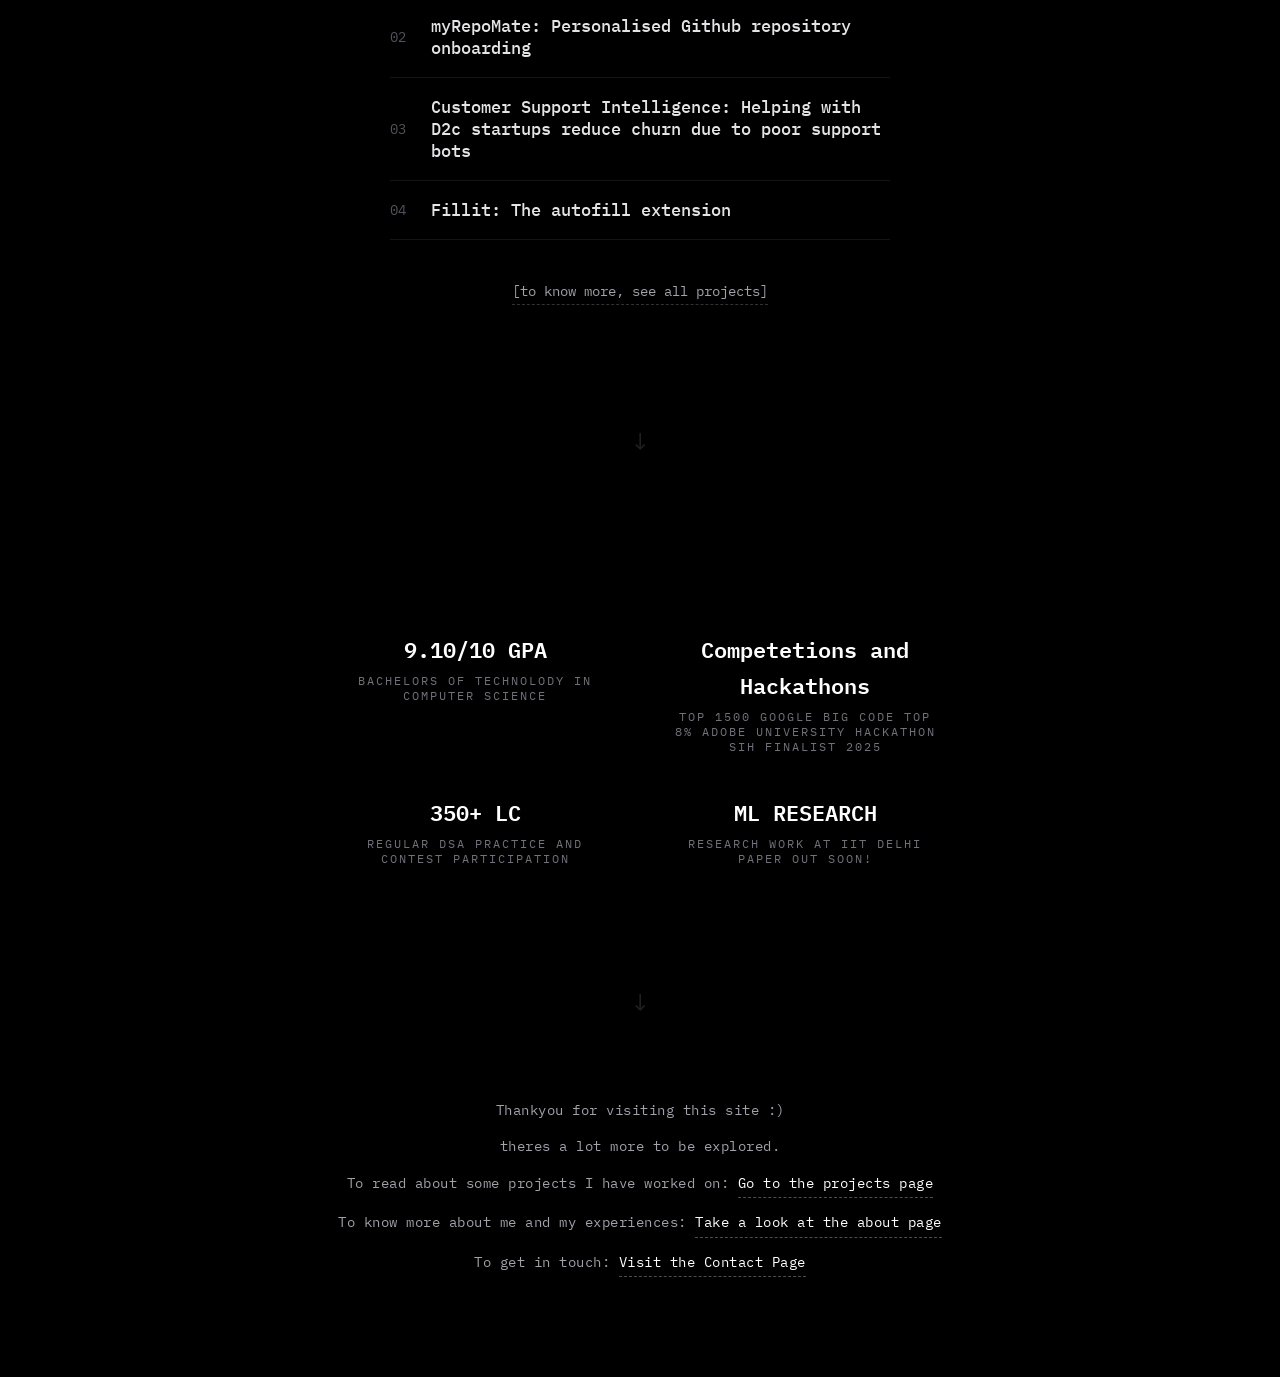
==== commit f91360f8: "Update portfolio" ====
--- a/index.html
+++ b/index.html
@@ -219,6 +219,10 @@
         <span class="project-name">Customer Support Intelligence: Helping with D2c startups reduce churn due to poor
           support bots</span>
       </div>
+      <div class="project-item">
+        <span class="project-num">04</span>
+        <span class="project-name">Fillit: The autofill extension</span>
+      </div>
     </div>
     <div class="section-action">
       <a href="projects.html" class="minimal-btn">[to know more, see all projects]</a>
--- a/style.css
+++ b/style.css
@@ -20,10 +20,12 @@
 .my-loader {
   width: 200px;
   height: 200px;
-  perspective: 500px;
+  perspective: 600px;
+  transform-style: preserve-3d;
   margin: 50px auto;
   opacity: 0;
   animation: cube-fade-in 0.8s cubic-bezier(0.4, 0, 0.2, 1) forwards;
+  will-change: transform, opacity;
 }
 
 @keyframes cube-fade-in {
@@ -42,8 +44,10 @@
   height: 100%;
   position: relative;
   transform-style: preserve-3d;
-  transform: rotateX(0deg) rotateY(0deg);
+  transform: rotateX(0deg) rotateY(0deg) translate3d(0, 0, 0);
   will-change: transform;
+  backface-visibility: hidden;
+  -webkit-backface-visibility: hidden;
   animation: my-rotateCube 7s infinite linear;
 }
 
@@ -53,27 +57,29 @@
   flex-wrap: wrap;
   width: 100%;
   height: 100%;
+  transform-style: preserve-3d;
   backface-visibility: hidden;
   -webkit-backface-visibility: hidden;
+  outline: 1px solid transparent; /* Smooths rendering gaps and white seams in browsers */
 }
 
 .my-loader .face.front {
-  transform: translateZ(100px);
+  transform: translateZ(99.6px); /* Slightly less than 100px to overlap adjacent faces and cover subpixel gaps */
 }
 .my-loader .face.back {
-  transform: rotateY(180deg) translateZ(100px);
+  transform: rotateY(180deg) translateZ(99.6px);
 }
 .my-loader .face.left {
-  transform: rotateY(-90deg) translateZ(100px);
+  transform: rotateY(-90deg) translateZ(99.6px);
 }
 .my-loader .face.right {
-  transform: rotateY(90deg) translateZ(100px);
+  transform: rotateY(90deg) translateZ(99.6px);
 }
 .my-loader .face.top {
-  transform: rotateX(90deg) translateZ(100px);
+  transform: rotateX(90deg) translateZ(99.6px);
 }
 .my-loader .face.bottom {
-  transform: rotateX(-90deg) translateZ(100px);
+  transform: rotateX(-90deg) translateZ(99.6px);
 }
 
 .my-loader .cube {
@@ -81,6 +87,9 @@
   height: calc(100% / 3);
   box-sizing: border-box;
   border: 1px solid #000;
+  outline: 1px solid transparent; /* Smooths subpixel edges during 3D transformations */
+  backface-visibility: hidden;
+  -webkit-backface-visibility: hidden;
 }
 
 @keyframes my-rotateCube {
@@ -258,7 +267,8 @@
 .icon-wrapper {
     position: relative;
     display: inline-block;
-}
+
+  }
 
 /* SHOW ON HOVER */
 .icon-wrapper:hover .tooltip {
--- a/chatbot.css
+++ b/chatbot.css
@@ -82,15 +82,16 @@
     overflow: hidden;
     opacity: 0;
     pointer-events: none;
-    transform: scale(0.6) translate(-50%, -50%);
-    transform-origin: top left;
-    transition: opacity 0.3s cubic-bezier(0.165, 0.84, 0.44, 1), transform 0.3s cubic-bezier(0.165, 0.84, 0.44, 1);
+    transform: scale(0);
+    transform-origin: bottom right;
+    transition: opacity 0.25s ease-in, transform 0.3s cubic-bezier(0.25, 1, 0.5, 1);
 }
 
 .chat-window.open {
     opacity: 1;
     pointer-events: auto;
-    transform: scale(1) translate(0, 0);
+    transform: scale(1);
+    transition: opacity 0.3s ease-out, transform 0.45s cubic-bezier(0.34, 1.56, 0.64, 1);
 }
 
 /* Macbook Window Header (ChatGPT Sidebar dark: #171717) */
@@ -823,25 +824,126 @@
         cursor: default !important;
     }
     
-    /* Sidebar Overlay Layout on Mobile */
+    /* Sidebar Overlay Layout on Mobile - Forced Inline Side-by-Side */
     .chat-sidebar {
-        position: absolute;
-        left: 0;
-        top: 45px;
-        bottom: 0;
-        z-index: 1001;
-        width: 200px;
-        transform: translateX(-100%);
-        box-shadow: 10px 0 30px rgba(0, 0, 0, 0.5);
-    }
-    
-    .chat-sidebar.active {
-        transform: translateX(0);
+        position: static !important;
+        transform: none !important;
+        width: 140px !important;
+        border-right: 1px solid rgba(255, 255, 255, 0.08) !important;
+        box-shadow: none !important;
     }
     
     .chat-sidebar.collapsed {
-        width: 200px;
-        transform: translateX(-100%);
+        width: 140px !important;
+        transform: none !important;
+    }
+
+    .sidebar-toggle-btn {
+        display: none !important;
+    }
+
+    /* Scaling buttons and profile row to fit inside the narrower 140px mobile sidebar */
+    .new-chat-btn,
+    .sidebar-nav-item {
+        font-size: 11px !important;
+        padding: 6px 8px !important;
+        gap: 6px !important;
+        border-radius: 6px !important;
+    }
+
+    .new-chat-btn svg,
+    .sidebar-nav-item svg {
+        width: 14px !important;
+        height: 14px !important;
+    }
+
+    .sidebar-footer-item {
+        font-size: 11px !important;
+        padding: 6px 8px !important;
+        gap: 6px !important;
+    }
+
+    .sidebar-footer-item svg {
+        width: 14px !important;
+        height: 14px !important;
+    }
+
+    .clear-btn {
+        font-size: 11px !important;
+        padding: 6px 8px !important;
+        gap: 6px !important;
+    }
+
+    .clear-btn svg {
+        width: 14px !important;
+        height: 14px !important;
+    }
+
+    .sidebar-profile-row {
+        padding: 6px 8px !important;
+        gap: 8px !important;
+    }
+
+    .profile-avatar-img {
+        width: 24px !important;
+        height: 24px !important;
+    }
+
+    .profile-name {
+        font-size: 11px !important;
+    }
+
+    .profile-plan {
+        font-size: 9px !important;
+    }
+
+    /* Responsive adjustments for Images & Library Page Views */
+    .profile-image-wrapper {
+        width: 160px !important;
+        height: 160px !important;
+    }
+
+    .chat-images-view {
+        padding: 12px !important;
+    }
+
+    .chat-library-view {
+        padding: 15px 12px !important;
+    }
+
+    .library-heading {
+        font-size: 13px !important;
+        margin-bottom: 16px !important;
+    }
+
+    .library-books-list {
+        gap: 12px !important;
+    }
+
+    .library-book-item {
+        padding-bottom: 10px !important;
+    }
+
+    .book-meta {
+        gap: 6px !important;
+        margin-bottom: 4px !important;
+    }
+
+    .book-number {
+        font-size: 12px !important;
+    }
+
+    .book-title {
+        font-size: 12px !important;
+    }
+
+    .book-author {
+        font-size: 10.5px !important;
+    }
+
+    .book-quote {
+        font-size: 11px !important;
+        padding-left: 8px !important;
     }
 
     /* suggestions grid column collapse */
@@ -853,6 +955,12 @@
     .mac-btn.minimize,
     .mac-btn.maximize {
         display: none;
+    }
+
+    /* Adjust scroll pointer position on mobile to match the smaller button size and offset */
+    .chat-pointer-container {
+        bottom: 75px !important;
+        right: 45px !important;
     }
 }
 
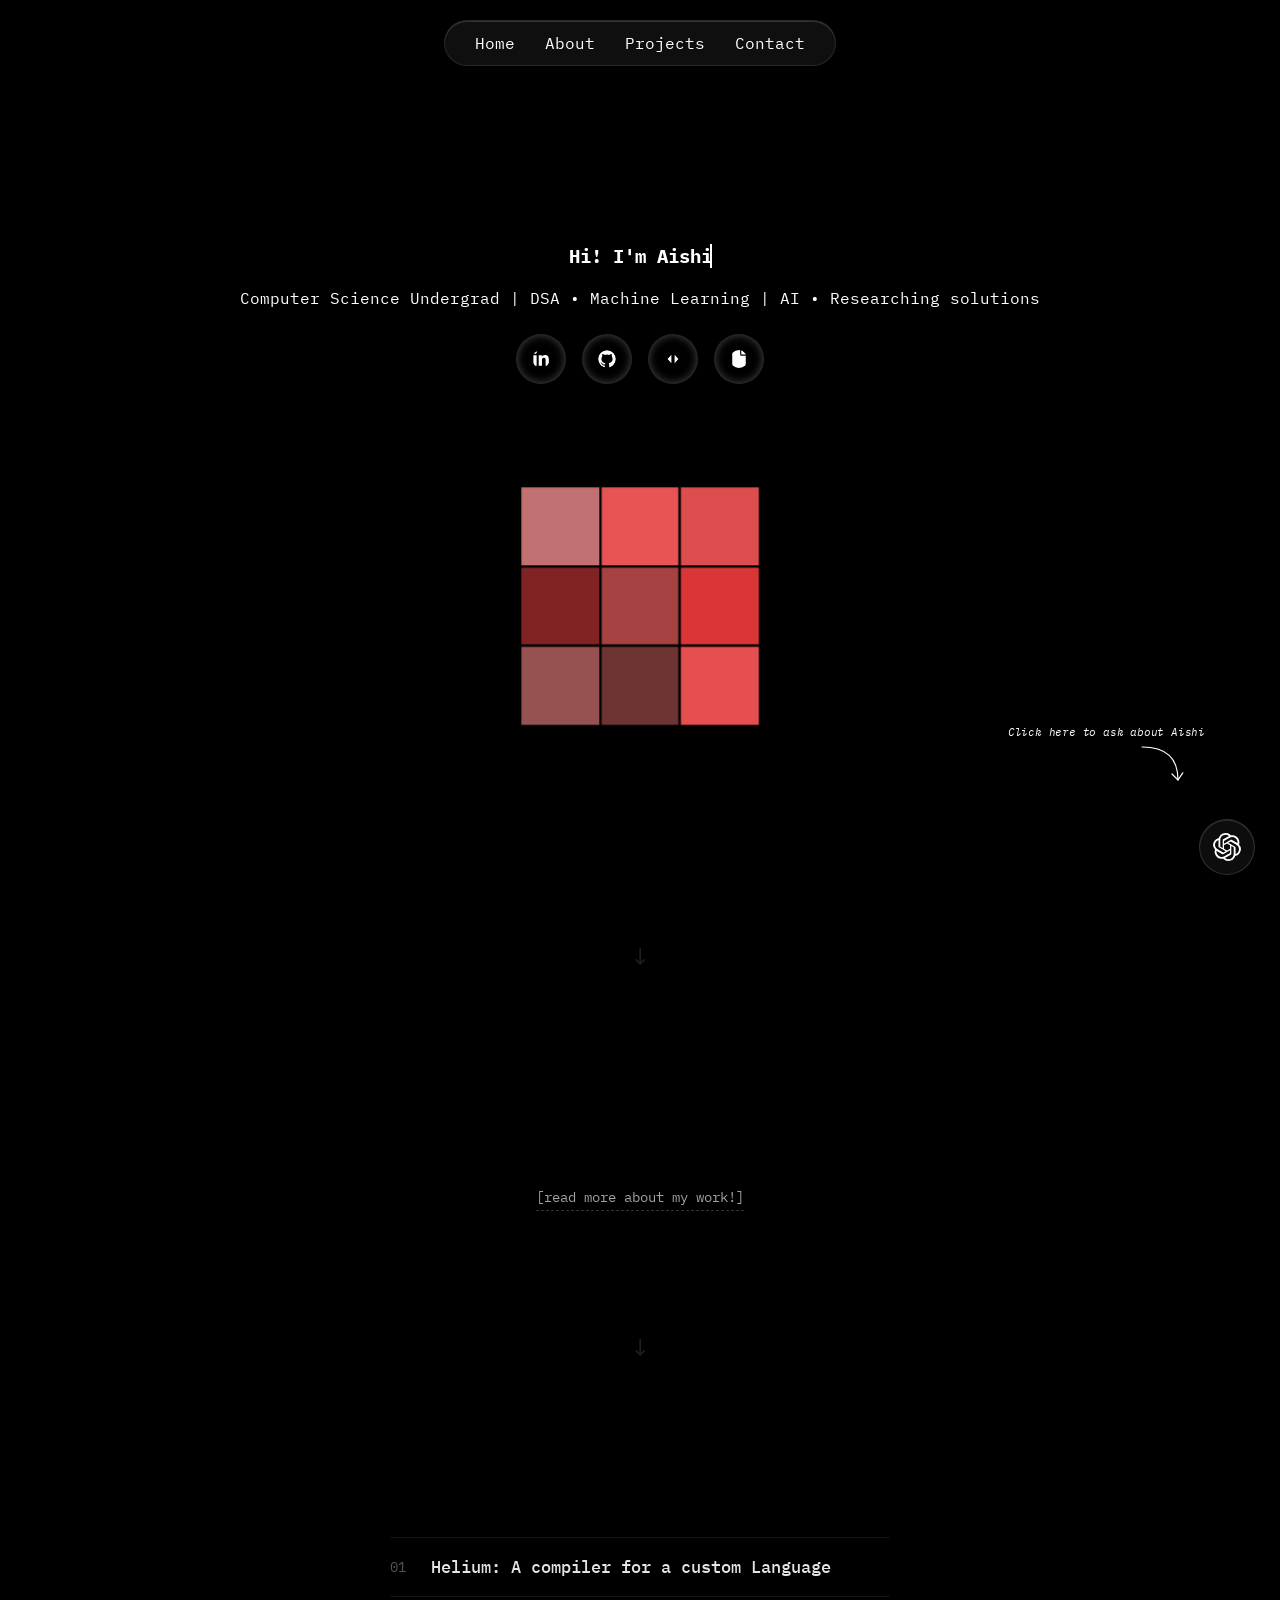
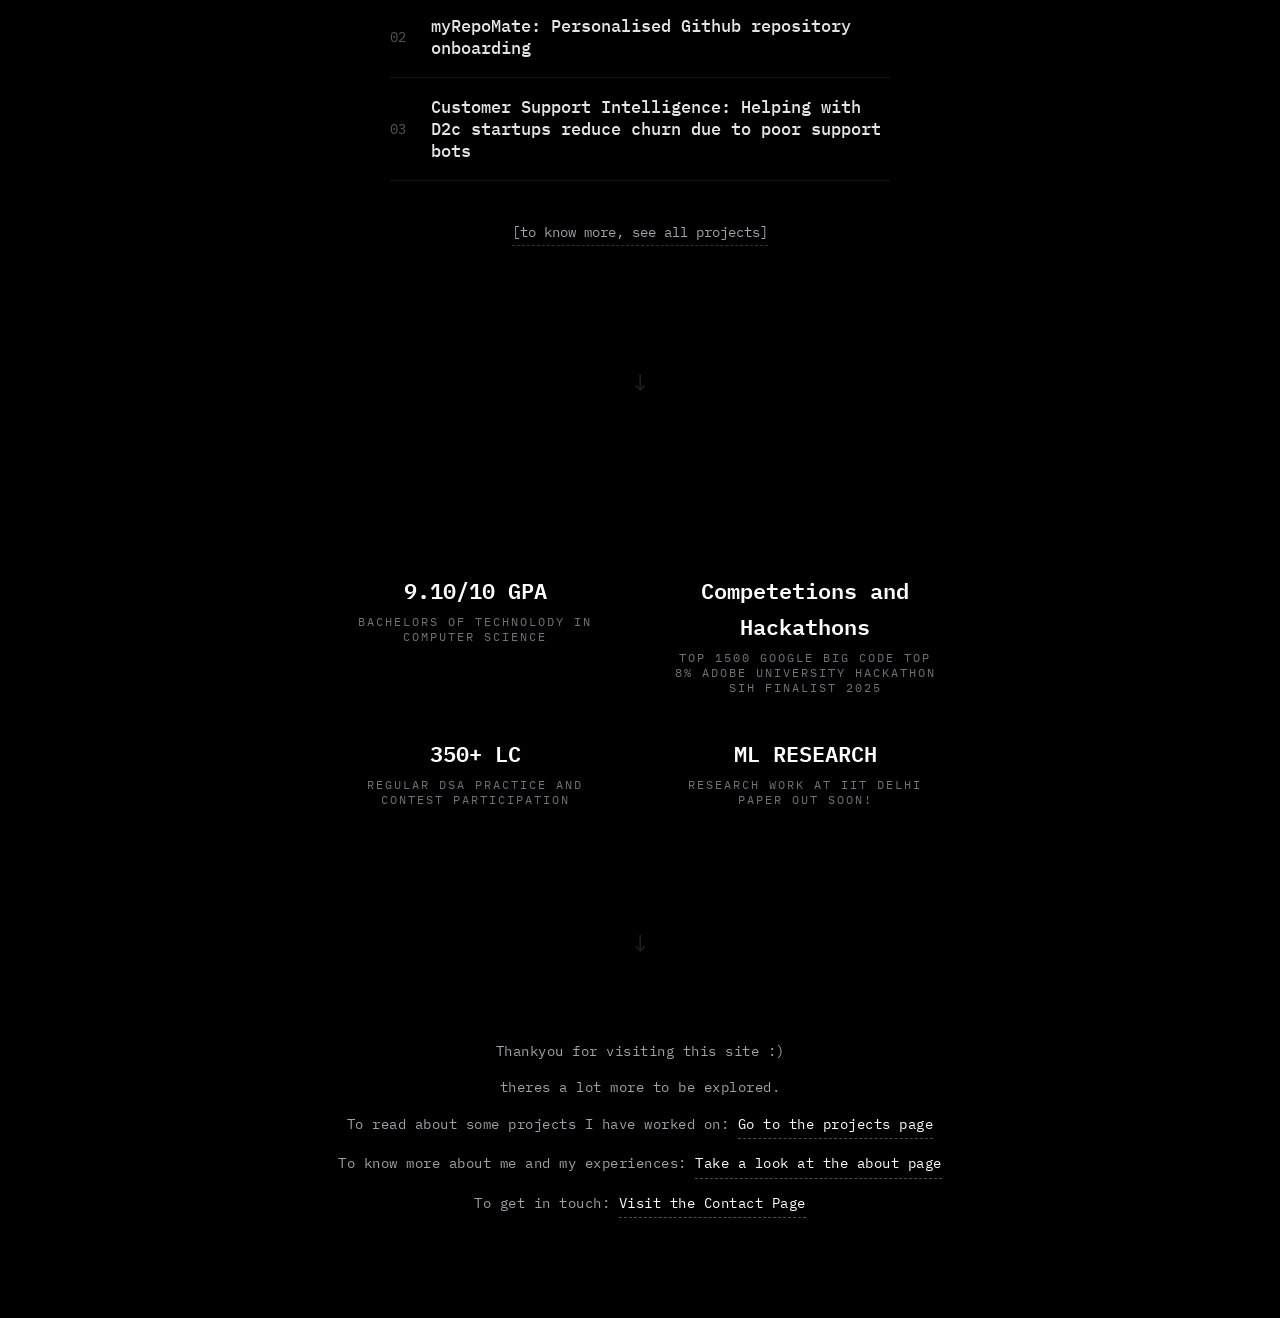
==== commit da5f52c3: "changes" ====
--- a/index.html
+++ b/index.html
@@ -219,10 +219,6 @@
         <span class="project-name">Customer Support Intelligence: Helping with D2c startups reduce churn due to poor
           support bots</span>
       </div>
-      <div class="project-item">
-        <span class="project-num">04</span>
-        <span class="project-name">Fillit: The autofill extension</span>
-      </div>
     </div>
     <div class="section-action">
       <a href="projects.html" class="minimal-btn">[to know more, see all projects]</a>
@@ -272,4 +268,4 @@
   <script src="script.js"></script>
 </body>
 
-</html>+</html>
